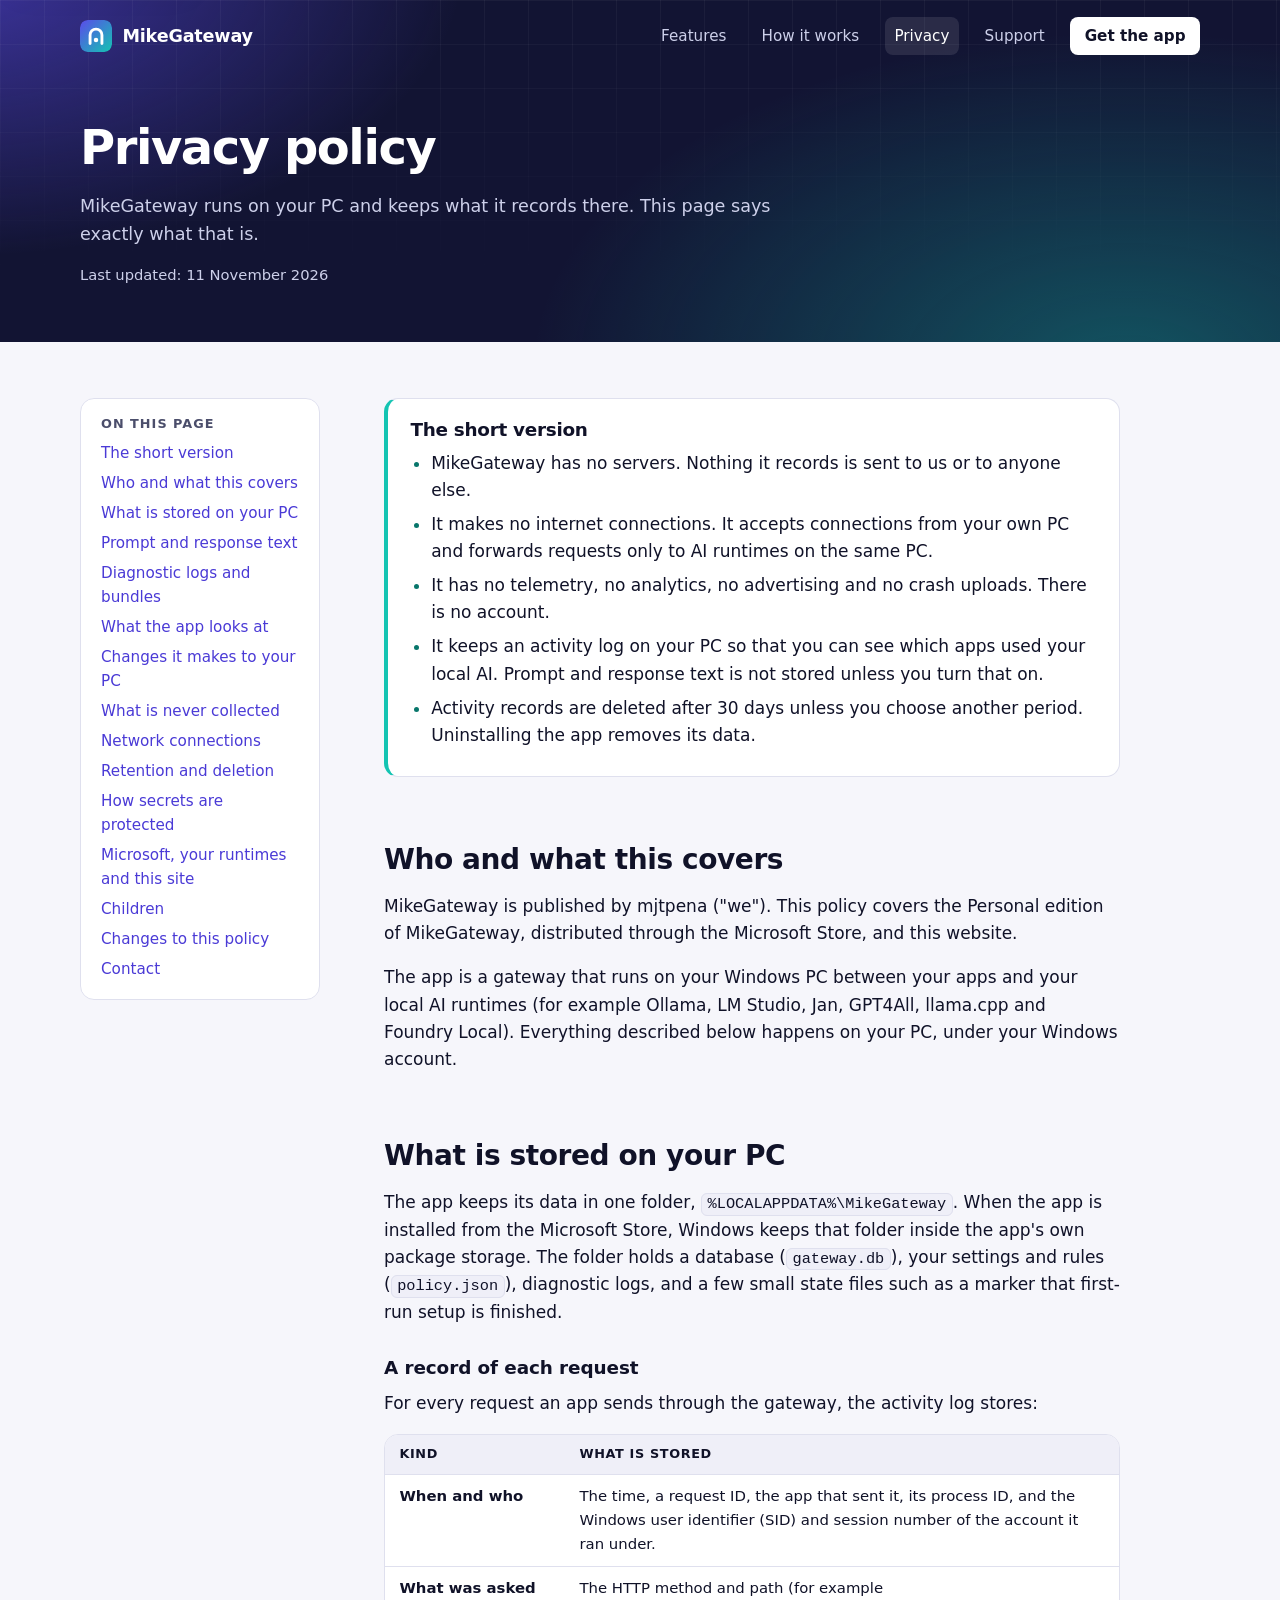
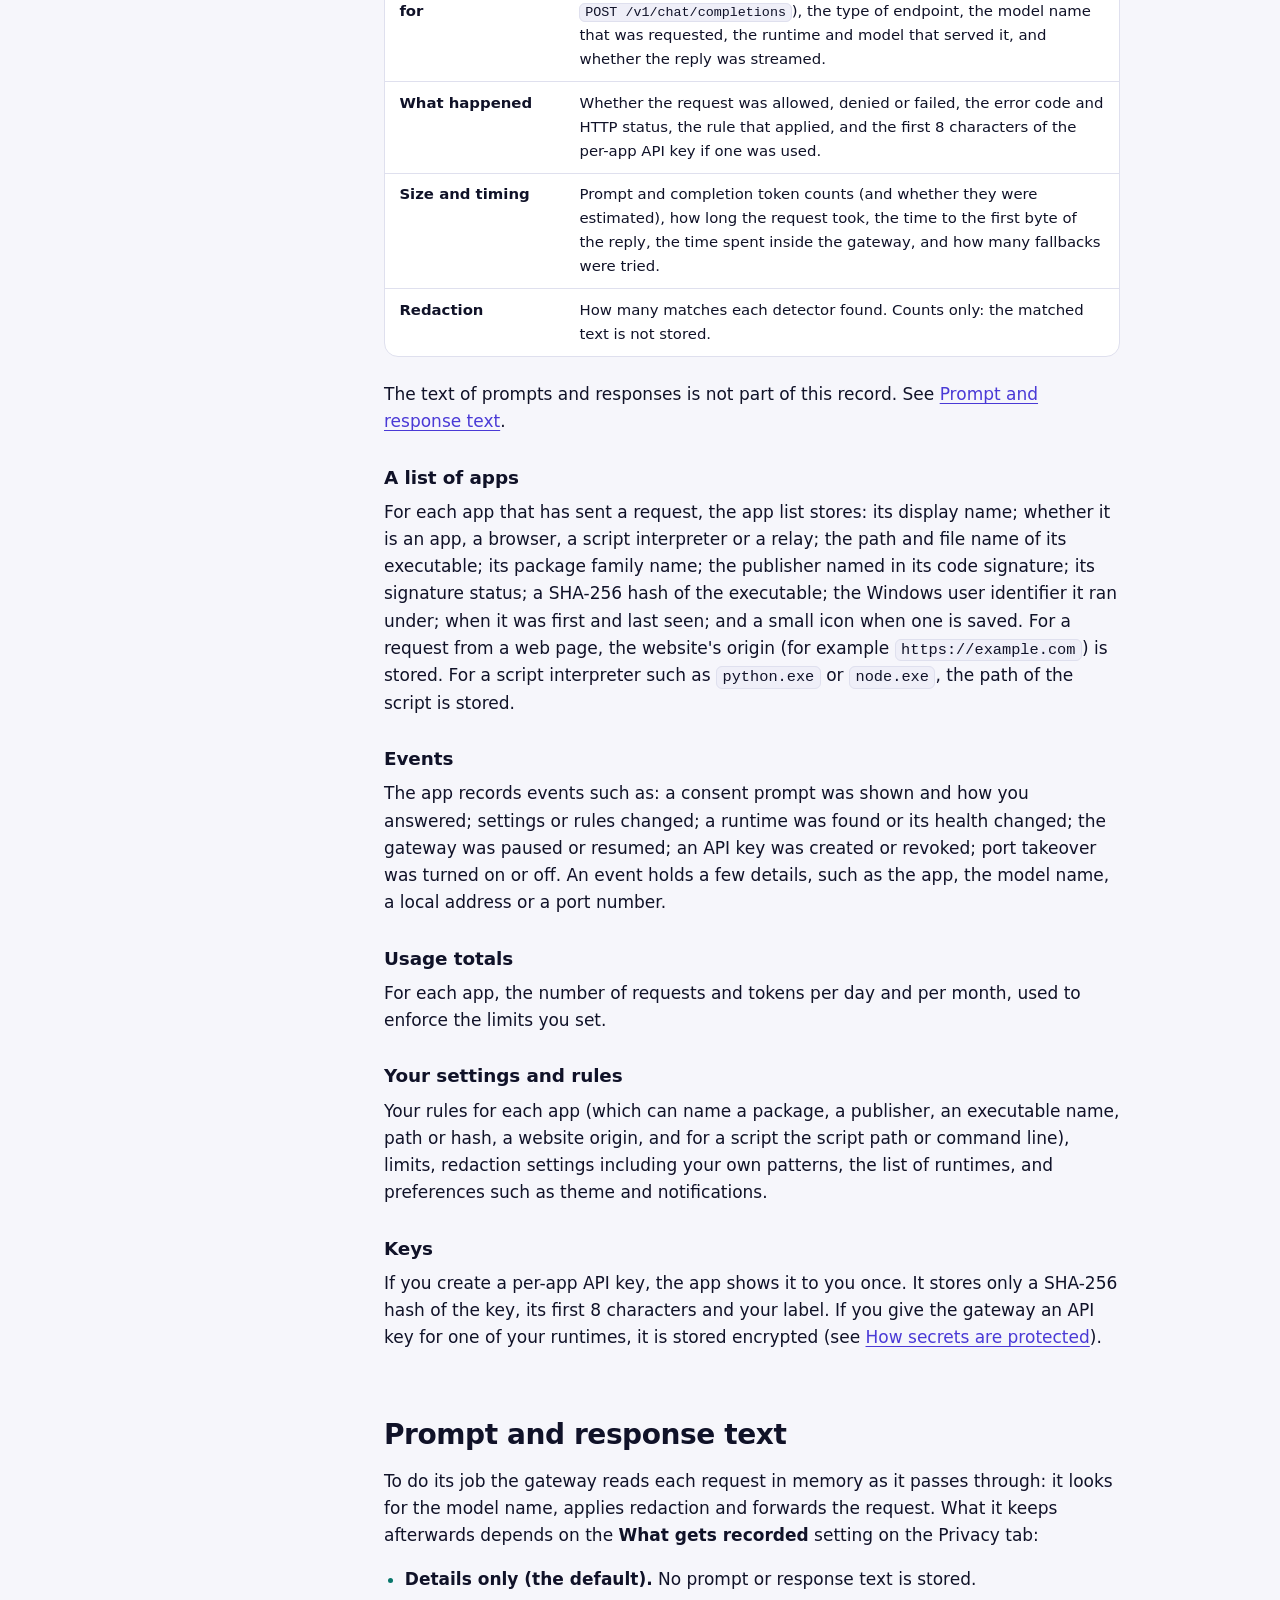
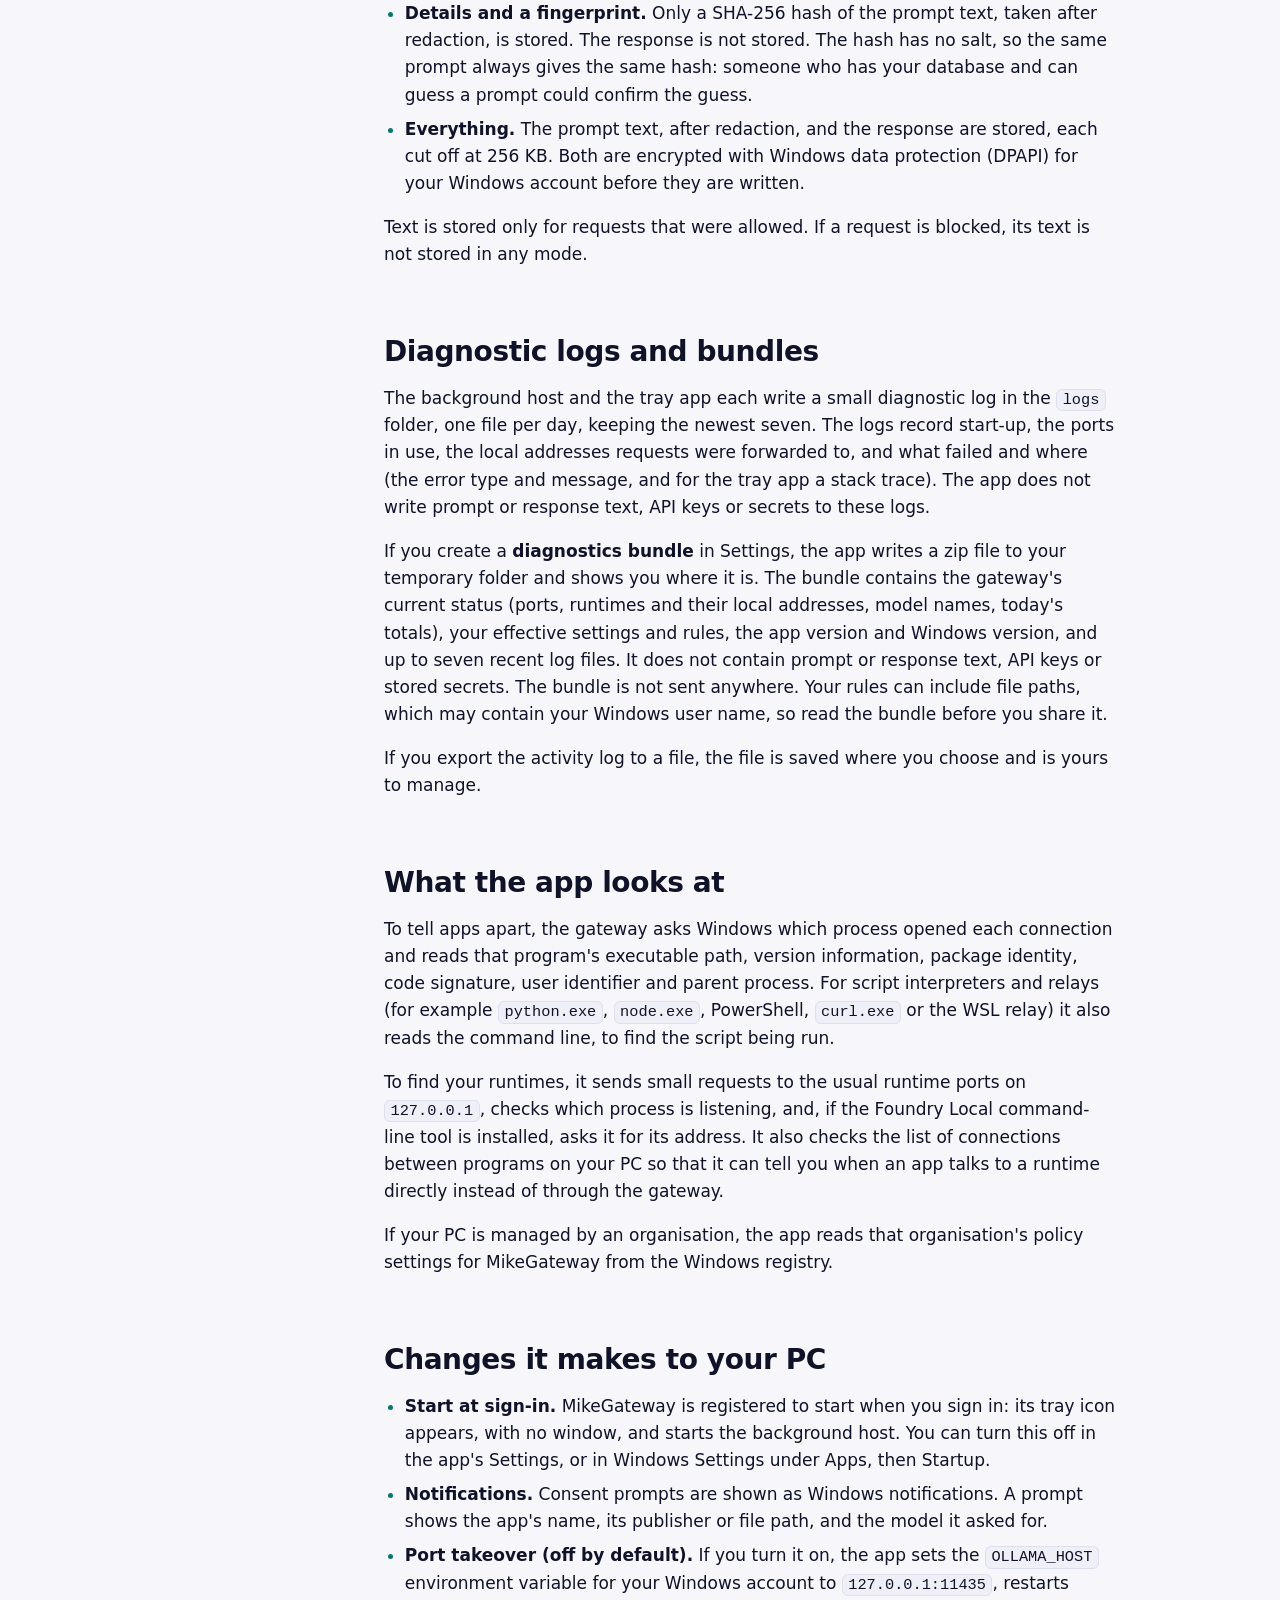
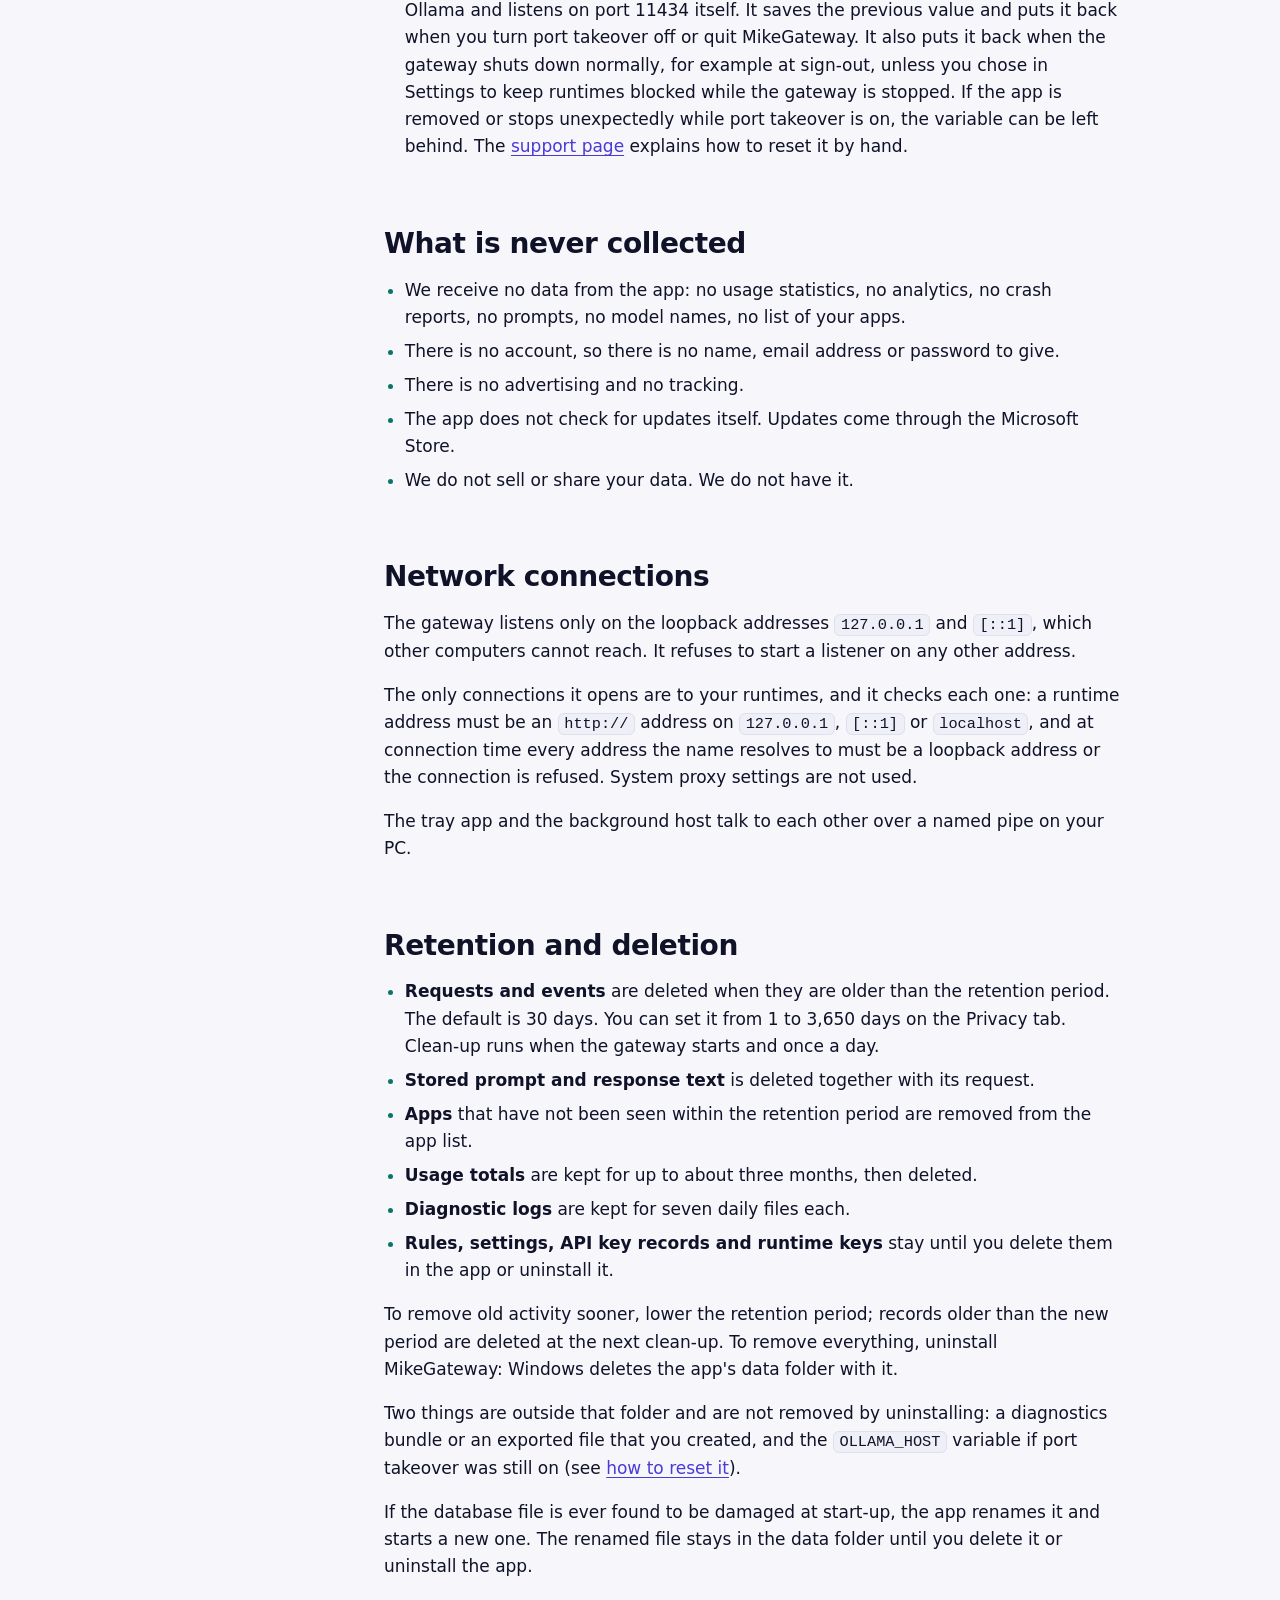
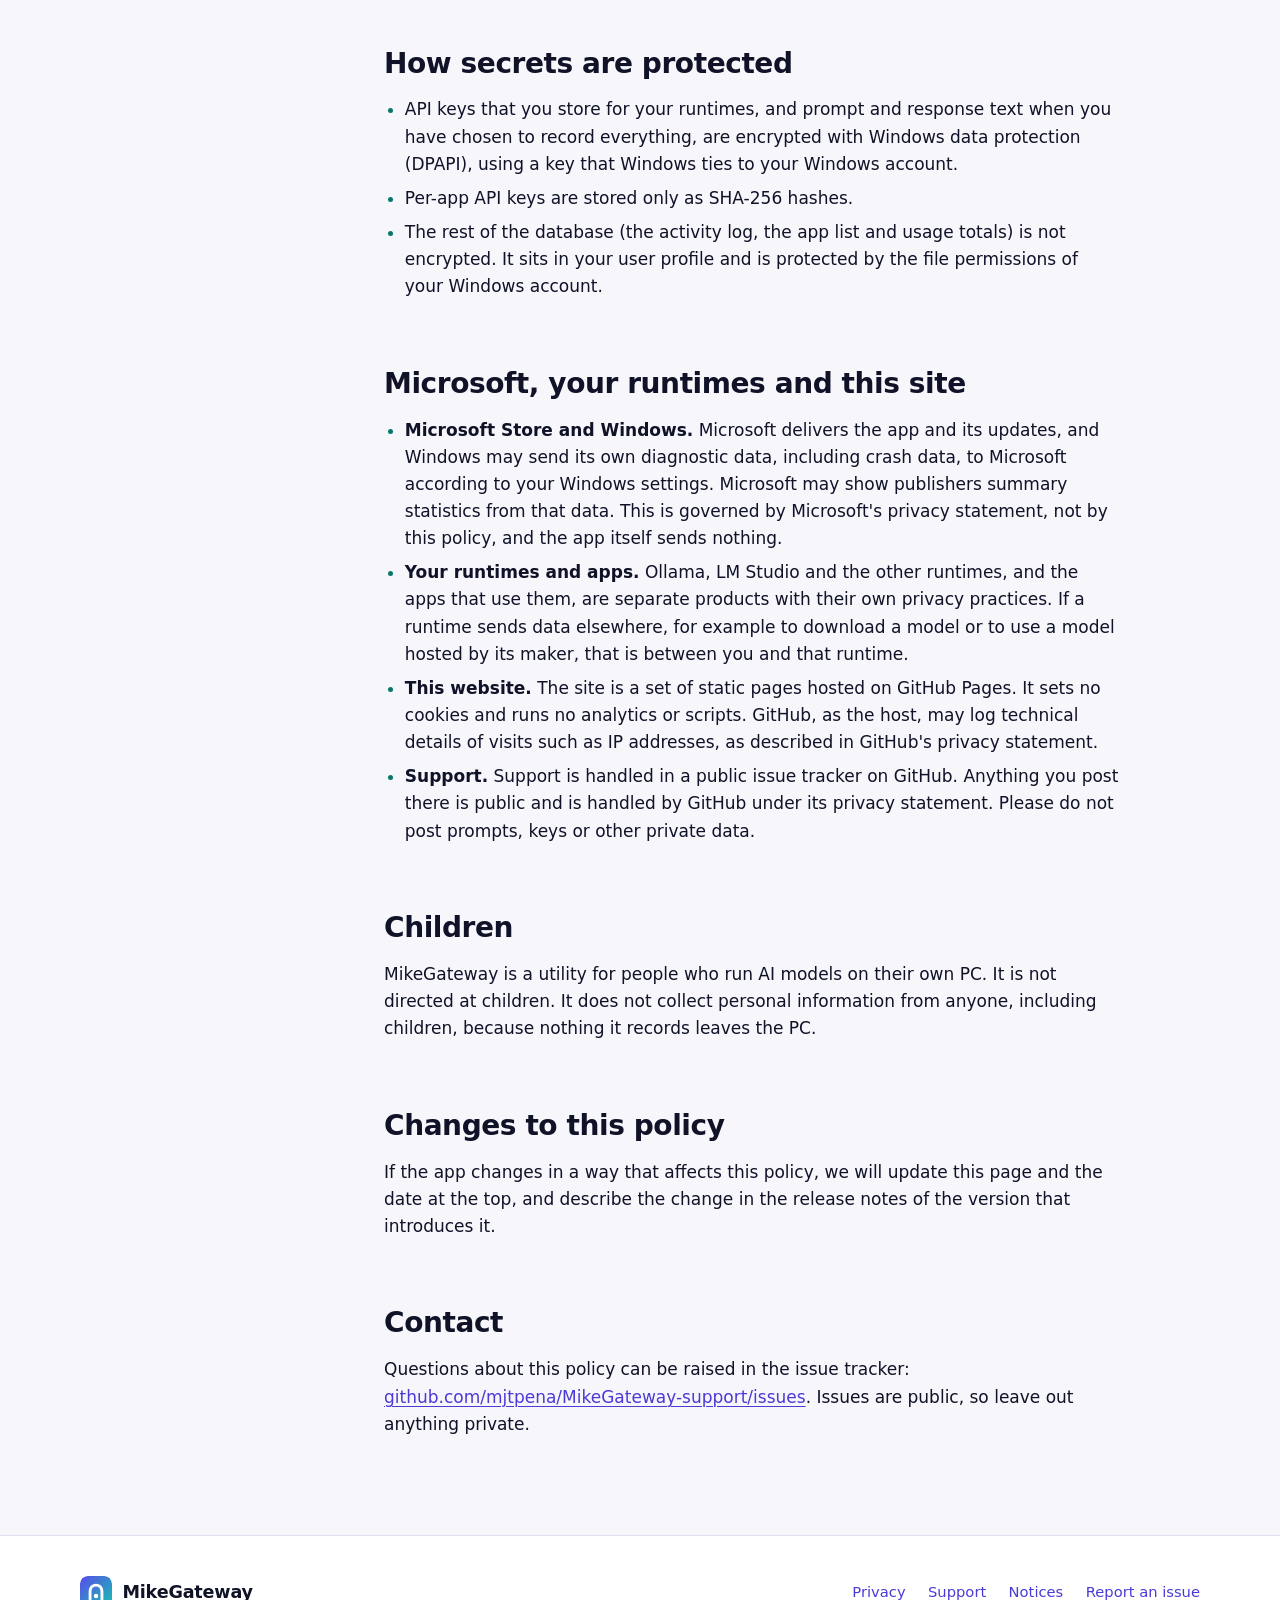
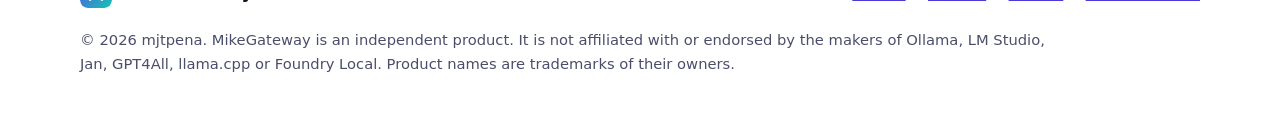
==== privacy.html @ ba55e11a "MikeGateway site" ====
<!doctype html>
<html lang="en">
<head>
  <meta charset="utf-8">
  <meta name="viewport" content="width=device-width, initial-scale=1">
  <title>Privacy policy | MikeGateway</title>
  <meta name="description" content="What MikeGateway stores on your PC, what it never collects, how long records are kept and how to delete them. The app has no servers, no telemetry and makes no internet connections.">
  <meta name="color-scheme" content="light dark">
  <meta name="theme-color" content="#121433">
  <link rel="canonical" href="https://mjtpena.github.io/MikeGateway-support/privacy.html">
  <link rel="icon" href="assets/favicon.ico" sizes="any">
  <link rel="icon" href="assets/logo.svg" type="image/svg+xml">
  <link rel="icon" href="assets/favicon-32.png" type="image/png" sizes="32x32">
  <link rel="apple-touch-icon" href="assets/apple-touch-icon.png">
  <meta property="og:type" content="article">
  <meta property="og:site_name" content="MikeGateway">
  <meta property="og:title" content="Privacy policy | MikeGateway">
  <meta property="og:description" content="MikeGateway runs on your PC, has no servers and no telemetry, and makes no internet connections.">
  <meta property="og:url" content="https://mjtpena.github.io/MikeGateway-support/privacy.html">
  <meta property="og:image" content="https://mjtpena.github.io/MikeGateway-support/assets/social.png">
  <link rel="stylesheet" href="styles.css">
</head>
<body>
  <a class="skip-link" href="#main">Skip to content</a>

  <header class="site-header">
    <div class="wrap">
      <a class="brand" href="./">
        <img src="assets/logo.svg" width="32" height="32" alt="">
        MikeGateway
      </a>
      <nav class="site-nav" aria-label="Primary">
        <ul>
          <li class="nav-wide"><a href="./#features">Features</a></li>
          <li class="nav-wide"><a href="./#how">How it works</a></li>
          <li><a href="privacy.html" aria-current="page">Privacy</a></li>
          <li><a href="support.html">Support</a></li>
          <li><a class="nav-cta" href="./#get">Get the app</a></li>
        </ul>
      </nav>
    </div>
  </header>

  <main id="main">
    <div class="band page-hero">
      <div class="wrap">
        <h1>Privacy policy</h1>
        <p>MikeGateway runs on your PC and keeps what it records there. This page says exactly what that is.</p>
        <p class="updated">Last updated: <time datetime="2026-11-11">11 November 2026</time></p>
      </div>
    </div>

    <div class="page">
      <div class="wrap with-toc">
        <nav class="toc" aria-labelledby="toc-title">
          <h2 id="toc-title">On this page</h2>
          <ol>
            <li><a href="#summary">The short version</a></li>
            <li><a href="#scope">Who and what this covers</a></li>
            <li><a href="#stored">What is stored on your PC</a></li>
            <li><a href="#content">Prompt and response text</a></li>
            <li><a href="#logs">Diagnostic logs and bundles</a></li>
            <li><a href="#reads">What the app looks at</a></li>
            <li><a href="#changes-pc">Changes it makes to your PC</a></li>
            <li><a href="#never">What is never collected</a></li>
            <li><a href="#network">Network connections</a></li>
            <li><a href="#retention">Retention and deletion</a></li>
            <li><a href="#secrets">How secrets are protected</a></li>
            <li><a href="#third">Microsoft, your runtimes and this site</a></li>
            <li><a href="#children">Children</a></li>
            <li><a href="#updates">Changes to this policy</a></li>
            <li><a href="#contact">Contact</a></li>
          </ol>
        </nav>

        <article class="prose">
          <section class="callout" id="summary" aria-labelledby="summary-title">
            <h2 id="summary-title">The short version</h2>
            <ul>
              <li>MikeGateway has no servers. Nothing it records is sent to us or to anyone else.</li>
              <li>It makes no internet connections. It accepts connections from your own PC and forwards requests only to AI runtimes on the same PC.</li>
              <li>It has no telemetry, no analytics, no advertising and no crash uploads. There is no account.</li>
              <li>It keeps an activity log on your PC so that you can see which apps used your local AI. Prompt and response text is not stored unless you turn that on.</li>
              <li>Activity records are deleted after 30 days unless you choose another period. Uninstalling the app removes its data.</li>
            </ul>
          </section>

          <section id="scope" aria-labelledby="scope-title">
            <h2 id="scope-title">Who and what this covers</h2>
            <p>MikeGateway is published by mjtpena ("we"). This policy covers the Personal edition of MikeGateway, distributed through the Microsoft Store, and this website.</p>
            <p>The app is a gateway that runs on your Windows PC between your apps and your local AI runtimes (for example Ollama, LM Studio, Jan, GPT4All, llama.cpp and Foundry Local). Everything described below happens on your PC, under your Windows account.</p>
          </section>

          <section id="stored" aria-labelledby="stored-title">
            <h2 id="stored-title">What is stored on your PC</h2>
            <p>The app keeps its data in one folder, <code>%LOCALAPPDATA%\MikeGateway</code>. When the app is installed from the Microsoft Store, Windows keeps that folder inside the app's own package storage. The folder holds a database (<code>gateway.db</code>), your settings and rules (<code>policy.json</code>), diagnostic logs, and a few small state files such as a marker that first-run setup is finished.</p>

            <h3>A record of each request</h3>
            <p>For every request an app sends through the gateway, the activity log stores:</p>
            <div class="table-scroll" role="region" aria-label="Fields stored for each request" tabindex="0">
              <table class="data-table stack">
                <thead>
                  <tr><th scope="col">Kind</th><th scope="col">What is stored</th></tr>
                </thead>
                <tbody>
                  <tr><th scope="row">When and who</th><td>The time, a request ID, the app that sent it, its process ID, and the Windows user identifier (SID) and session number of the account it ran under.</td></tr>
                  <tr><th scope="row">What was asked for</th><td>The HTTP method and path (for example <code>POST /v1/chat/completions</code>), the type of endpoint, the model name that was requested, the runtime and model that served it, and whether the reply was streamed.</td></tr>
                  <tr><th scope="row">What happened</th><td>Whether the request was allowed, denied or failed, the error code and HTTP status, the rule that applied, and the first 8 characters of the per-app API key if one was used.</td></tr>
                  <tr><th scope="row">Size and timing</th><td>Prompt and completion token counts (and whether they were estimated), how long the request took, the time to the first byte of the reply, the time spent inside the gateway, and how many fallbacks were tried.</td></tr>
                  <tr><th scope="row">Redaction</th><td>How many matches each detector found. Counts only: the matched text is not stored.</td></tr>
                </tbody>
              </table>
            </div>
            <p>The text of prompts and responses is not part of this record. See <a href="#content">Prompt and response text</a>.</p>

            <h3>A list of apps</h3>
            <p>For each app that has sent a request, the app list stores: its display name; whether it is an app, a browser, a script interpreter or a relay; the path and file name of its executable; its package family name; the publisher named in its code signature; its signature status; a SHA-256 hash of the executable; the Windows user identifier it ran under; when it was first and last seen; and a small icon when one is saved. For a request from a web page, the website's origin (for example <code>https://example.com</code>) is stored. For a script interpreter such as <code>python.exe</code> or <code>node.exe</code>, the path of the script is stored.</p>

            <h3>Events</h3>
            <p>The app records events such as: a consent prompt was shown and how you answered; settings or rules changed; a runtime was found or its health changed; the gateway was paused or resumed; an API key was created or revoked; port takeover was turned on or off. An event holds a few details, such as the app, the model name, a local address or a port number.</p>

            <h3>Usage totals</h3>
            <p>For each app, the number of requests and tokens per day and per month, used to enforce the limits you set.</p>

            <h3>Your settings and rules</h3>
            <p>Your rules for each app (which can name a package, a publisher, an executable name, path or hash, a website origin, and for a script the script path or command line), limits, redaction settings including your own patterns, the list of runtimes, and preferences such as theme and notifications.</p>

            <h3>Keys</h3>
            <p>If you create a per-app API key, the app shows it to you once. It stores only a SHA-256 hash of the key, its first 8 characters and your label. If you give the gateway an API key for one of your runtimes, it is stored encrypted (see <a href="#secrets">How secrets are protected</a>).</p>
          </section>

          <section id="content" aria-labelledby="content-title">
            <h2 id="content-title">Prompt and response text</h2>
            <p>To do its job the gateway reads each request in memory as it passes through: it looks for the model name, applies redaction and forwards the request. What it keeps afterwards depends on the <strong>What gets recorded</strong> setting on the Privacy tab:</p>
            <ul>
              <li><strong>Details only (the default).</strong> No prompt or response text is stored.</li>
              <li><strong>Details and a fingerprint.</strong> Only a SHA-256 hash of the prompt text, taken after redaction, is stored. The response is not stored. The hash has no salt, so the same prompt always gives the same hash: someone who has your database and can guess a prompt could confirm the guess.</li>
              <li><strong>Everything.</strong> The prompt text, after redaction, and the response are stored, each cut off at 256 KB. Both are encrypted with Windows data protection (DPAPI) for your Windows account before they are written.</li>
            </ul>
            <p>Text is stored only for requests that were allowed. If a request is blocked, its text is not stored in any mode.</p>
          </section>

          <section id="logs" aria-labelledby="logs-title">
            <h2 id="logs-title">Diagnostic logs and bundles</h2>
            <p>The background host and the tray app each write a small diagnostic log in the <code>logs</code> folder, one file per day, keeping the newest seven. The logs record start-up, the ports in use, the local addresses requests were forwarded to, and what failed and where (the error type and message, and for the tray app a stack trace). The app does not write prompt or response text, API keys or secrets to these logs.</p>
            <p>If you create a <strong>diagnostics bundle</strong> in Settings, the app writes a zip file to your temporary folder and shows you where it is. The bundle contains the gateway's current status (ports, runtimes and their local addresses, model names, today's totals), your effective settings and rules, the app version and Windows version, and up to seven recent log files. It does not contain prompt or response text, API keys or stored secrets. The bundle is not sent anywhere. Your rules can include file paths, which may contain your Windows user name, so read the bundle before you share it.</p>
            <p>If you export the activity log to a file, the file is saved where you choose and is yours to manage.</p>
          </section>

          <section id="reads" aria-labelledby="reads-title">
            <h2 id="reads-title">What the app looks at</h2>
            <p>To tell apps apart, the gateway asks Windows which process opened each connection and reads that program's executable path, version information, package identity, code signature, user identifier and parent process. For script interpreters and relays (for example <code>python.exe</code>, <code>node.exe</code>, PowerShell, <code>curl.exe</code> or the WSL relay) it also reads the command line, to find the script being run.</p>
            <p>To find your runtimes, it sends small requests to the usual runtime ports on <code>127.0.0.1</code>, checks which process is listening, and, if the Foundry Local command-line tool is installed, asks it for its address. It also checks the list of connections between programs on your PC so that it can tell you when an app talks to a runtime directly instead of through the gateway.</p>
            <p>If your PC is managed by an organisation, the app reads that organisation's policy settings for MikeGateway from the Windows registry.</p>
          </section>

          <section id="changes-pc" aria-labelledby="changes-pc-title">
            <h2 id="changes-pc-title">Changes it makes to your PC</h2>
            <ul>
              <li><strong>Start at sign-in.</strong> MikeGateway is registered to start when you sign in: its tray icon appears, with no window, and starts the background host. You can turn this off in the app's Settings, or in Windows Settings under Apps, then Startup.</li>
              <li><strong>Notifications.</strong> Consent prompts are shown as Windows notifications. A prompt shows the app's name, its publisher or file path, and the model it asked for.</li>
              <li><strong>Port takeover (off by default).</strong> If you turn it on, the app sets the <code>OLLAMA_HOST</code> environment variable for your Windows account to <code>127.0.0.1:11435</code>, restarts Ollama and listens on port 11434 itself. It saves the previous value and puts it back when you turn port takeover off or quit MikeGateway. It also puts it back when the gateway shuts down normally, for example at sign-out, unless you chose in Settings to keep runtimes blocked while the gateway is stopped. If the app is removed or stops unexpectedly while port takeover is on, the variable can be left behind. The <a href="support.html#undo-port-takeover">support page</a> explains how to reset it by hand.</li>
            </ul>
          </section>

          <section id="never" aria-labelledby="never-title">
            <h2 id="never-title">What is never collected</h2>
            <ul>
              <li>We receive no data from the app: no usage statistics, no analytics, no crash reports, no prompts, no model names, no list of your apps.</li>
              <li>There is no account, so there is no name, email address or password to give.</li>
              <li>There is no advertising and no tracking.</li>
              <li>The app does not check for updates itself. Updates come through the Microsoft Store.</li>
              <li>We do not sell or share your data. We do not have it.</li>
            </ul>
          </section>

          <section id="network" aria-labelledby="network-title">
            <h2 id="network-title">Network connections</h2>
            <p>The gateway listens only on the loopback addresses <code>127.0.0.1</code> and <code>[::1]</code>, which other computers cannot reach. It refuses to start a listener on any other address.</p>
            <p>The only connections it opens are to your runtimes, and it checks each one: a runtime address must be an <code>http://</code> address on <code>127.0.0.1</code>, <code>[::1]</code> or <code>localhost</code>, and at connection time every address the name resolves to must be a loopback address or the connection is refused. System proxy settings are not used.</p>
            <p>The tray app and the background host talk to each other over a named pipe on your PC.</p>
          </section>

          <section id="retention" aria-labelledby="retention-title">
            <h2 id="retention-title">Retention and deletion</h2>
            <ul>
              <li><strong>Requests and events</strong> are deleted when they are older than the retention period. The default is 30 days. You can set it from 1 to 3,650 days on the Privacy tab. Clean-up runs when the gateway starts and once a day.</li>
              <li><strong>Stored prompt and response text</strong> is deleted together with its request.</li>
              <li><strong>Apps</strong> that have not been seen within the retention period are removed from the app list.</li>
              <li><strong>Usage totals</strong> are kept for up to about three months, then deleted.</li>
              <li><strong>Diagnostic logs</strong> are kept for seven daily files each.</li>
              <li><strong>Rules, settings, API key records and runtime keys</strong> stay until you delete them in the app or uninstall it.</li>
            </ul>
            <p>To remove old activity sooner, lower the retention period; records older than the new period are deleted at the next clean-up. To remove everything, uninstall MikeGateway: Windows deletes the app's data folder with it.</p>
            <p>Two things are outside that folder and are not removed by uninstalling: a diagnostics bundle or an exported file that you created, and the <code>OLLAMA_HOST</code> variable if port takeover was still on (see <a href="support.html#undo-port-takeover">how to reset it</a>).</p>
            <p>If the database file is ever found to be damaged at start-up, the app renames it and starts a new one. The renamed file stays in the data folder until you delete it or uninstall the app.</p>
          </section>

          <section id="secrets" aria-labelledby="secrets-title">
            <h2 id="secrets-title">How secrets are protected</h2>
            <ul>
              <li>API keys that you store for your runtimes, and prompt and response text when you have chosen to record everything, are encrypted with Windows data protection (DPAPI), using a key that Windows ties to your Windows account.</li>
              <li>Per-app API keys are stored only as SHA-256 hashes.</li>
              <li>The rest of the database (the activity log, the app list and usage totals) is not encrypted. It sits in your user profile and is protected by the file permissions of your Windows account.</li>
            </ul>
          </section>

          <section id="third" aria-labelledby="third-title">
            <h2 id="third-title">Microsoft, your runtimes and this site</h2>
            <ul>
              <li><strong>Microsoft Store and Windows.</strong> Microsoft delivers the app and its updates, and Windows may send its own diagnostic data, including crash data, to Microsoft according to your Windows settings. Microsoft may show publishers summary statistics from that data. This is governed by Microsoft's privacy statement, not by this policy, and the app itself sends nothing.</li>
              <li><strong>Your runtimes and apps.</strong> Ollama, LM Studio and the other runtimes, and the apps that use them, are separate products with their own privacy practices. If a runtime sends data elsewhere, for example to download a model or to use a model hosted by its maker, that is between you and that runtime.</li>
              <li><strong>This website.</strong> The site is a set of static pages hosted on GitHub Pages. It sets no cookies and runs no analytics or scripts. GitHub, as the host, may log technical details of visits such as IP addresses, as described in GitHub's privacy statement.</li>
              <li><strong>Support.</strong> Support is handled in a public issue tracker on GitHub. Anything you post there is public and is handled by GitHub under its privacy statement. Please do not post prompts, keys or other private data.</li>
            </ul>
          </section>

          <section id="children" aria-labelledby="children-title">
            <h2 id="children-title">Children</h2>
            <p>MikeGateway is a utility for people who run AI models on their own PC. It is not directed at children. It does not collect personal information from anyone, including children, because nothing it records leaves the PC.</p>
          </section>

          <section id="updates" aria-labelledby="updates-title">
            <h2 id="updates-title">Changes to this policy</h2>
            <p>If the app changes in a way that affects this policy, we will update this page and the date at the top, and describe the change in the release notes of the version that introduces it.</p>
          </section>

          <section id="contact" aria-labelledby="contact-title">
            <h2 id="contact-title">Contact</h2>
            <p>Questions about this policy can be raised in the issue tracker: <a href="https://github.com/mjtpena/MikeGateway-support/issues" rel="noopener">github.com/mjtpena/MikeGateway-support/issues</a>. Issues are public, so leave out anything private.</p>
          </section>
        </article>
      </div>
    </div>
  </main>

  <footer class="site-footer">
    <div class="wrap">
      <div class="footer-top">
        <a class="brand" href="./">
          <img src="assets/logo.svg" width="32" height="32" alt="">
          MikeGateway
        </a>
        <nav aria-label="Footer">
          <ul>
            <li><a href="privacy.html" aria-current="page">Privacy</a></li>
            <li><a href="support.html">Support</a></li>
            <li><a href="notices.html">Notices</a></li>
            <li><a href="https://github.com/mjtpena/MikeGateway-support/issues" rel="noopener">Report an issue</a></li>
          </ul>
        </nav>
      </div>
      <p>&copy; 2026 mjtpena. MikeGateway is an independent product. It is not affiliated with or endorsed by the makers of Ollama, LM Studio, Jan, GPT4All, llama.cpp or Foundry Local. Product names are trademarks of their owners.</p>
    </div>
  </footer>
</body>
</html>
---- styles.css ----
/* MikeGateway site. One stylesheet, no build step, no external resources. */

:root {
  color-scheme: light dark;

  --indigo: #5b4bea;
  --teal: #14c4b2;
  --ink: #101228;
  --gradient: linear-gradient(135deg, var(--indigo), var(--teal));
  /* Same direction with a deeper teal end: used wherever white text or icons sit on the gradient (4.5:1 or better). */
  --gradient-strong: linear-gradient(135deg, var(--indigo), #0b7a72);

  --bg: #f6f6fb;
  --surface: #ffffff;
  --surface-2: #efeff8;
  --text: #101228;
  --text-muted: #4b4e6b;
  --border: #dfe0ee;
  --link: #4a3ad6;
  --accent-text: #08766b;
  --focus: #5b4bea;
  --shadow: 0 1px 2px rgb(16 18 40 / 0.06), 0 10px 30px rgb(16 18 40 / 0.08);
  --shot-bg: linear-gradient(135deg, #e9e9f6, #e3f3f1);

  /* The dark band behind the header and page titles is the same in both themes. */
  --band: #121433;
  --band-text: #ffffff;
  --band-muted: #cdd0ea;
  --band-border: rgb(255 255 255 / 0.16);

  --code-bg: #101228;
  --code-text: #e9eaf6;

  --radius: 14px;
  --radius-small: 8px;
  --wrap: 70rem;
  --gutter: clamp(1rem, 4vw, 2rem);

  --font: "Segoe UI Variable Text", "Segoe UI", system-ui, -apple-system, "Helvetica Neue", Arial, sans-serif;
  --font-display: "Segoe UI Variable Display", "Segoe UI", system-ui, -apple-system, "Helvetica Neue", Arial, sans-serif;
  --font-mono: "Cascadia Code", "Cascadia Mono", Consolas, ui-monospace, "SF Mono", Menlo, monospace;
}

@media (prefers-color-scheme: dark) {
  :root {
    --bg: #0b0d1f;
    --surface: #14172f;
    --surface-2: #1a1e3a;
    --text: #eef0fa;
    --text-muted: #b3b7d3;
    --border: #2a2e4e;
    --link: #afa6ff;
    --accent-text: #45dccb;
    --focus: #45dccb;
    --shadow: 0 1px 2px rgb(0 0 0 / 0.4), 0 10px 30px rgb(0 0 0 / 0.35);
    --shot-bg: linear-gradient(135deg, #1b1f3f, #173238);
    --code-bg: #070817;
  }
}

/* Base */

*,
*::before,
*::after {
  box-sizing: border-box;
}

html {
  -webkit-text-size-adjust: 100%;
  text-size-adjust: 100%;
  scroll-padding-top: 1.5rem;
}

@media (prefers-reduced-motion: no-preference) {
  html {
    scroll-behavior: smooth;
  }
}

body {
  margin: 0;
  background: var(--bg);
  color: var(--text);
  font-family: var(--font);
  font-size: 1.0625rem;
  line-height: 1.6;
  overflow-wrap: break-word;
}

img,
svg {
  max-width: 100%;
}

h1,
h2,
h3 {
  font-family: var(--font-display);
  line-height: 1.15;
  letter-spacing: -0.015em;
  margin: 0 0 0.6em;
  text-wrap: balance;
}

h1 {
  font-size: clamp(2.1rem, 1.3rem + 3.6vw, 3.6rem);
  font-weight: 700;
  letter-spacing: -0.03em;
}

h2 {
  font-size: clamp(1.6rem, 1.2rem + 1.7vw, 2.3rem);
  font-weight: 700;
}

h3 {
  font-size: 1.15rem;
  font-weight: 650;
  letter-spacing: -0.005em;
}

p,
ul,
ol,
dl {
  margin: 0 0 1em;
}

a {
  color: var(--link);
  text-decoration-thickness: 0.08em;
  text-underline-offset: 0.18em;
}

a:hover {
  text-decoration-thickness: 0.14em;
}

:focus-visible {
  outline: 3px solid var(--focus);
  outline-offset: 3px;
  border-radius: 4px;
}

code,
kbd,
pre {
  font-family: var(--font-mono);
  font-size: 0.9em;
}

:not(pre) > code {
  background: var(--surface-2);
  border: 1px solid var(--border);
  border-radius: 6px;
  padding: 0.08em 0.36em;
  white-space: nowrap;
}

pre {
  background: var(--code-bg);
  color: var(--code-text);
  border-radius: var(--radius-small);
  border: 1px solid rgb(255 255 255 / 0.08);
  padding: 0.9rem 1rem;
  margin: 0 0 1em;
  overflow-x: auto;
  line-height: 1.5;
  tab-size: 4;
}

.wrap {
  width: min(100% - 2 * var(--gutter), var(--wrap));
  margin-inline: auto;
}

.visually-hidden {
  position: absolute;
  width: 1px;
  height: 1px;
  margin: -1px;
  padding: 0;
  overflow: hidden;
  clip-path: inset(50%);
  white-space: nowrap;
  border: 0;
}

.skip-link {
  position: absolute;
  left: 0.75rem;
  top: -4rem;
  z-index: 100;
  background: #ffffff;
  color: var(--ink);
  font-weight: 600;
  padding: 0.6rem 1rem;
  border-radius: var(--radius-small);
  box-shadow: var(--shadow);
}

.skip-link:focus {
  top: 0.75rem;
}

/* Header: sits on top of the dark band that opens every page. */

.site-header {
  position: absolute;
  inset: 0 0 auto 0;
  z-index: 10;
  color: var(--band-text);
}

.site-header .wrap {
  display: flex;
  align-items: center;
  justify-content: space-between;
  gap: 1rem;
  min-height: 4.5rem;
}

.brand {
  display: inline-flex;
  align-items: center;
  gap: 0.65rem;
  color: inherit;
  font-family: var(--font-display);
  font-weight: 650;
  font-size: 1.1rem;
  letter-spacing: -0.01em;
  text-decoration: none;
  white-space: nowrap;
}

.brand img {
  width: 2rem;
  height: 2rem;
  border-radius: 0.5rem;
  display: block;
}

.site-nav ul {
  display: flex;
  align-items: center;
  gap: clamp(0.25rem, 1.5vw, 1rem);
  list-style: none;
  margin: 0;
  padding: 0;
}

.site-nav a {
  display: inline-block;
  color: var(--band-muted);
  font-size: 0.95rem;
  font-weight: 500;
  text-decoration: none;
  padding: 0.45rem 0.6rem;
  border-radius: var(--radius-small);
}

.site-nav a:hover,
.site-nav a[aria-current="page"] {
  color: #ffffff;
  background: rgb(255 255 255 / 0.1);
}

.site-nav .nav-cta {
  color: var(--ink);
  background: #ffffff;
  font-weight: 600;
  padding-inline: 0.9rem;
}

.site-nav .nav-cta:hover {
  color: var(--ink);
  background: #e9e9f8;
}

.site-header :focus-visible,
.band :focus-visible {
  outline-color: #5eead4;
}

@media (max-width: 47.99rem) {
  .site-nav .nav-wide {
    display: none;
  }
}

@media (max-width: 26rem) {
  .site-nav .nav-cta {
    display: none;
  }
}

/* The dark band */

.band {
  position: relative;
  isolation: isolate;
  color: var(--band-text);
  background:
    radial-gradient(60rem 34rem at 88% 108%, rgb(20 196 178 / 0.36), transparent 62%),
    radial-gradient(52rem 30rem at -4% -12%, rgb(91 75 234 / 0.62), transparent 62%),
    var(--band);
  overflow: hidden;
}

.band::after {
  /* Fine grid, fading out towards the bottom. Decorative. */
  content: "";
  position: absolute;
  inset: 0;
  z-index: -1;
  background-image:
    linear-gradient(rgb(255 255 255 / 0.045) 1px, transparent 1px),
    linear-gradient(90deg, rgb(255 255 255 / 0.045) 1px, transparent 1px);
  background-size: 44px 44px;
  mask-image: linear-gradient(#000, transparent 85%);
  -webkit-mask-image: linear-gradient(#000, transparent 85%);
  pointer-events: none;
}

.band a:not(.button) {
  color: #ffffff;
}

/* Hero */

.hero {
  padding: 8.5rem 0 clamp(3rem, 7vw, 5.5rem);
}

.hero .wrap {
  display: grid;
  gap: clamp(2rem, 5vw, 4rem);
  align-items: center;
}

@media (min-width: 60rem) {
  .hero .wrap {
    grid-template-columns: minmax(0, 0.9fr) minmax(0, 1.1fr);
  }
}

.eyebrow {
  display: inline-flex;
  align-items: center;
  gap: 0.5rem;
  margin: 0 0 1.25rem;
  padding: 0.3rem 0.8rem;
  border: 1px solid var(--band-border);
  border-radius: 999px;
  background: rgb(255 255 255 / 0.07);
  color: var(--band-muted);
  font-size: 0.85rem;
  font-weight: 500;
}

.eyebrow::before {
  content: "";
  width: 0.5rem;
  height: 0.5rem;
  border-radius: 50%;
  background: #5eead4;
}

.hero h1 .accent {
  background: linear-gradient(100deg, #b9b0ff 10%, #5eead4 90%);
  -webkit-background-clip: text;
  background-clip: text;
  color: transparent;
}

@media (forced-colors: active) {
  .hero h1 .accent {
    background: none;
    color: inherit;
  }
}

.lead {
  font-size: clamp(1.1rem, 1rem + 0.5vw, 1.3rem);
  line-height: 1.55;
  color: var(--band-muted);
  max-width: 38rem;
}

.actions {
  display: flex;
  flex-wrap: wrap;
  gap: 0.75rem;
  margin: 1.75rem 0 1rem;
}

.button {
  display: inline-flex;
  align-items: center;
  justify-content: center;
  gap: 0.5rem;
  min-height: 2.9rem;
  padding: 0.6rem 1.25rem;
  border: 1px solid transparent;
  border-radius: 999px;
  font-weight: 600;
  font-size: 1rem;
  line-height: 1.2;
  text-decoration: none;
  transition: transform 0.15s ease, background-color 0.15s ease, border-color 0.15s ease;
}

.button:hover {
  transform: translateY(-1px);
}

.button--light {
  background: #ffffff;
  color: var(--ink);
}

.button--light:hover {
  background: #ececfa;
}

.button--ghost {
  border-color: rgb(255 255 255 / 0.4);
  color: #ffffff;
}

.button--ghost:hover {
  border-color: #ffffff;
  background: rgb(255 255 255 / 0.08);
}

.button--primary {
  background: var(--indigo);
  color: #ffffff;
}

.button--primary:hover {
  background: #4a3ad6;
}

.fineprint {
  font-size: 0.9rem;
  color: var(--band-muted);
  margin: 0;
}

/* Screenshots: the box keeps its 16:9 shape and a neutral fill until the image is there. */

.shot {
  position: relative;
  margin: 0;
  aspect-ratio: 16 / 9;
  border-radius: var(--radius);
  border: 1px solid var(--border);
  background: var(--shot-bg);
  box-shadow: var(--shadow);
  overflow: hidden;
}

.shot img {
  display: block;
  position: relative;
  width: 100%;
  height: 100%;
  object-fit: cover;
  color: var(--text-muted);
  font-size: 0.85rem;
}

/* Shown only while the image is missing: covers the broken-image marker with the description. */
.shot img::after {
  content: attr(alt);
  position: absolute;
  inset: 0;
  display: grid;
  place-items: center;
  padding: 1.25rem 12%;
  background: var(--shot-bg);
  color: var(--text-muted);
  font-family: var(--font);
  font-size: 0.85rem;
  line-height: 1.45;
  text-align: center;
}

.hero .shot {
  --shot-bg: linear-gradient(135deg, #20245a, #17414a);
  border-color: rgb(255 255 255 / 0.18);
  box-shadow: 0 0 0 1px rgb(0 0 0 / 0.25), 0 30px 80px rgb(4 6 28 / 0.55), 0 0 90px rgb(20 196 178 / 0.16);
}

.hero .shot img,
.hero .shot img::after {
  color: var(--band-muted);
}

/* Sections */

.section {
  padding: clamp(3.5rem, 8vw, 6rem) 0;
}

.section--tint {
  background: var(--surface);
  border-block: 1px solid var(--border);
}

.section--flush-top {
  padding-top: 0;
}

.section-head {
  max-width: 44rem;
  margin-bottom: clamp(1.75rem, 4vw, 3rem);
}

.section-head p {
  color: var(--text-muted);
  font-size: 1.1rem;
  margin: 0;
}

.kicker {
  display: block;
  margin-bottom: 0.6rem;
  color: var(--accent-text);
  font-size: 0.85rem;
  font-weight: 700;
  letter-spacing: 0.08em;
  text-transform: uppercase;
}

/* Runtimes strip */

.runtimes {
  padding: 1.5rem 0;
  background: var(--surface);
  border-bottom: 1px solid var(--border);
}

.runtimes .wrap {
  display: flex;
  flex-wrap: wrap;
  align-items: center;
  gap: 0.6rem 1rem;
}

.runtimes p {
  margin: 0;
  color: var(--text-muted);
  font-size: 0.95rem;
  font-weight: 600;
}

.chips {
  display: flex;
  flex-wrap: wrap;
  gap: 0.5rem;
  list-style: none;
  margin: 0;
  padding: 0;
}

.chips li {
  padding: 0.25rem 0.75rem;
  border: 1px solid var(--border);
  border-radius: 999px;
  background: var(--bg);
  font-size: 0.9rem;
  font-weight: 500;
}

/* Flow: apps, gateway, runtimes */

.flow {
  display: grid;
  gap: 2.75rem;
  align-items: stretch;
  list-style: none;
  margin: 0;
  padding: 0;
}

@media (min-width: 56rem) {
  .flow {
    grid-template-columns: minmax(0, 1fr) minmax(0, 1.25fr) minmax(0, 1fr);
    gap: 3.5rem;
  }
}

.flow > li {
  position: relative;
  padding: 1.4rem;
  border: 1px solid var(--border);
  border-radius: var(--radius);
  background: var(--surface);
}

.section--tint .flow > li {
  background: var(--bg);
}

/* Arrow to the next box: down on narrow screens, right on wide ones. */
.flow > li:not(:last-child)::after {
  content: "";
  position: absolute;
  left: 50%;
  bottom: -1.9rem;
  width: 0.7rem;
  height: 0.7rem;
  border-right: 2px solid var(--text-muted);
  border-bottom: 2px solid var(--text-muted);
  transform: translateX(-50%) rotate(45deg);
}

@media (min-width: 56rem) {
  .flow > li:not(:last-child)::after {
    left: auto;
    right: -2.15rem;
    bottom: auto;
    top: 50%;
    transform: translateY(-50%) rotate(-45deg);
  }
}

.flow .flow-main {
  border: 2px solid transparent;
  background:
    linear-gradient(var(--surface), var(--surface)) padding-box,
    var(--gradient) border-box;
  box-shadow: var(--shadow);
}

.section--tint .flow .flow-main {
  background:
    linear-gradient(var(--surface), var(--surface)) padding-box,
    var(--gradient) border-box;
}

.flow h3 {
  margin-bottom: 0.2rem;
}

.flow .where {
  margin-bottom: 0.9rem;
  color: var(--text-muted);
  font-size: 0.9rem;
}

.flow ul,
.flow ol {
  margin: 0;
  padding: 0;
  list-style: none;
  display: grid;
  gap: 0.4rem;
  font-size: 0.95rem;
}

.flow ul li {
  padding: 0.4rem 0.7rem;
  border: 1px solid var(--border);
  border-radius: var(--radius-small);
  background: var(--surface);
}

.flow ol {
  counter-reset: stage;
}

.flow ol li {
  counter-increment: stage;
  display: grid;
  grid-template-columns: 1.6rem 1fr;
  gap: 0.6rem;
  align-items: baseline;
}

.flow ol li::before {
  content: counter(stage);
  display: grid;
  place-items: center;
  width: 1.6rem;
  height: 1.6rem;
  border-radius: 50%;
  background: var(--indigo);
  color: #ffffff;
  font-size: 0.8rem;
  font-weight: 700;
}

.flow ol strong {
  font-weight: 650;
}

/* Feature grid */

.features {
  display: grid;
  grid-template-columns: repeat(auto-fit, minmax(min(100%, 19rem), 1fr));
  gap: 1rem;
  list-style: none;
  margin: 0;
  padding: 0;
}

.feature {
  padding: 1.5rem;
  border: 1px solid var(--border);
  border-radius: var(--radius);
  background: var(--surface);
  transition: border-color 0.15s ease, transform 0.15s ease;
}

.feature:hover {
  border-color: var(--indigo);
  transform: translateY(-2px);
}

.feature .icon {
  display: grid;
  place-items: center;
  width: 2.75rem;
  height: 2.75rem;
  margin-bottom: 1rem;
  border-radius: 0.8rem;
  background: var(--gradient-strong);
  color: #ffffff;
}

.feature .icon svg {
  width: 1.4rem;
  height: 1.4rem;
  fill: none;
  stroke: currentColor;
  stroke-width: 1.8;
  stroke-linecap: round;
  stroke-linejoin: round;
}

.feature h3 {
  margin-bottom: 0.4rem;
}

.feature p {
  margin: 0;
  color: var(--text-muted);
  font-size: 0.98rem;
}

/* Gallery: rows of 2, 3 and 2 on wide screens. */

.gallery {
  display: grid;
  gap: 1.5rem 1.25rem;
  list-style: none;
  margin: 0;
  padding: 0;
}

@media (min-width: 40rem) {
  .gallery {
    grid-template-columns: repeat(2, minmax(0, 1fr));
  }

  .gallery > li:first-child {
    grid-column: 1 / -1;
  }
}

@media (min-width: 64rem) {
  .gallery {
    grid-template-columns: repeat(6, minmax(0, 1fr));
  }

  .gallery > li,
  .gallery > li:first-child {
    grid-column: span 3;
  }

  .gallery > li:nth-child(n + 3):nth-child(-n + 5) {
    grid-column: span 2;
  }
}

.gallery figure {
  margin: 0;
}

.gallery figcaption {
  margin-top: 0.75rem;
  color: var(--text-muted);
  font-size: 0.95rem;
}

.gallery figcaption strong {
  display: block;
  color: var(--text);
  font-weight: 650;
}

/* Steps */

.steps {
  display: grid;
  grid-template-columns: repeat(auto-fit, minmax(min(100%, 18rem), 1fr));
  gap: 1.25rem;
  list-style: none;
  margin: 0;
  padding: 0;
  counter-reset: step;
}

.steps > li {
  counter-increment: step;
  padding: 1.5rem;
  border: 1px solid var(--border);
  border-radius: var(--radius);
  background: var(--bg);
}

.steps > li::before {
  content: counter(step);
  display: grid;
  place-items: center;
  width: 2.5rem;
  height: 2.5rem;
  margin-bottom: 1rem;
  border-radius: 50%;
  background: var(--gradient-strong);
  color: #ffffff;
  font-family: var(--font-display);
  font-size: 1.15rem;
  font-weight: 700;
}

.steps p {
  color: var(--text-muted);
  font-size: 0.98rem;
}

.steps p:last-child,
.steps pre:last-child {
  margin-bottom: 0;
}

.steps pre {
  font-size: 0.82rem;
}

.steps pre .comment {
  color: #a9add0;
}

/* Privacy summary */

.split {
  display: grid;
  gap: clamp(1.5rem, 4vw, 3.5rem);
  align-items: start;
}

@media (min-width: 56rem) {
  .split {
    grid-template-columns: minmax(0, 0.8fr) minmax(0, 1.2fr);
  }
}

.split .section-head {
  margin-bottom: 1.25rem;
}

.checks {
  display: grid;
  gap: 0.75rem;
  list-style: none;
  margin: 0;
  padding: 0;
}

.checks li {
  position: relative;
  padding: 1rem 1.1rem 1rem 3.1rem;
  border: 1px solid var(--border);
  border-radius: var(--radius);
  background: var(--surface);
}

.checks li::before {
  content: "";
  position: absolute;
  left: 1.1rem;
  top: 1.15rem;
  width: 1.35rem;
  height: 1.35rem;
  border-radius: 50%;
  background: var(--gradient-strong);
}

.checks li::after {
  content: "";
  position: absolute;
  left: 1.56rem;
  top: 1.45rem;
  width: 0.36rem;
  height: 0.62rem;
  border-right: 2px solid #ffffff;
  border-bottom: 2px solid #ffffff;
  transform: rotate(45deg);
}

.checks strong {
  font-weight: 650;
}

.checks span {
  color: var(--text-muted);
}

/* Get the app */

.get {
  display: grid;
  gap: 1.5rem;
  align-items: center;
  padding: clamp(1.75rem, 5vw, 3rem);
  border-radius: calc(var(--radius) + 6px);
}

@media (min-width: 52rem) {
  .get {
    grid-template-columns: minmax(0, 1.3fr) minmax(0, 1fr);
  }
}

.get h2 {
  margin-bottom: 0.4em;
}

.get p {
  color: var(--band-muted);
}

.get .store {
  display: grid;
  gap: 0.6rem;
  justify-items: start;
  padding: 1.25rem;
  border: 1px solid var(--band-border);
  border-radius: var(--radius);
  background: rgb(255 255 255 / 0.06);
}

.get .store p {
  margin: 0;
  font-size: 0.92rem;
}

.spec {
  display: grid;
  grid-template-columns: auto 1fr;
  gap: 0.3rem 1rem;
  margin: 0;
  font-size: 0.95rem;
}

.spec dt {
  color: var(--band-muted);
}

.spec dd {
  margin: 0;
  font-weight: 600;
}

/* Footer */

.site-footer {
  padding: 2.5rem 0 3rem;
  border-top: 1px solid var(--border);
  background: var(--surface);
  color: var(--text-muted);
  font-size: 0.92rem;
}

.site-footer .wrap {
  display: grid;
  gap: 1.25rem;
}

.footer-top {
  display: flex;
  flex-wrap: wrap;
  align-items: center;
  justify-content: space-between;
  gap: 1rem 2rem;
}

.site-footer .brand {
  color: var(--text);
}

.site-footer ul {
  display: flex;
  flex-wrap: wrap;
  gap: 0.4rem 1.4rem;
  list-style: none;
  margin: 0;
  padding: 0;
}

.site-footer p {
  margin: 0;
  max-width: 62rem;
}

/* Page title band on the inner pages */

.page-hero {
  padding: 7.5rem 0 clamp(2.25rem, 5vw, 3.5rem);
}

.page-hero h1 {
  font-size: clamp(2rem, 1.4rem + 2.6vw, 3rem);
  margin-bottom: 0.35em;
}

.page-hero p {
  margin: 0;
  max-width: 44rem;
  color: var(--band-muted);
  font-size: 1.1rem;
}

.page-hero .updated {
  margin-top: 0.9rem;
  font-size: 0.92rem;
}

/* Long-form pages */

.page {
  padding: clamp(2rem, 5vw, 3.5rem) 0 clamp(3rem, 7vw, 5rem);
}

.page .wrap {
  display: grid;
  gap: 2rem clamp(2rem, 5vw, 4rem);
}

@media (min-width: 62rem) {
  .page .wrap.with-toc {
    grid-template-columns: 15rem minmax(0, 1fr);
    align-items: start;
  }

  .toc {
    position: sticky;
    top: 1.5rem;
  }
}

.toc {
  padding: 1.1rem 1.25rem;
  border: 1px solid var(--border);
  border-radius: var(--radius);
  background: var(--surface);
  font-size: 0.95rem;
}

.toc h2 {
  margin-bottom: 0.6rem;
  color: var(--text-muted);
  font-family: var(--font);
  font-size: 0.8rem;
  font-weight: 700;
  letter-spacing: 0.08em;
  text-transform: uppercase;
}

.toc ol {
  display: grid;
  gap: 0.35rem;
  list-style: none;
  margin: 0;
  padding: 0;
}

.toc a {
  text-decoration: none;
}

.toc a:hover {
  text-decoration: underline;
}

.prose {
  max-width: 46rem;
  min-width: 0;
}

.prose.wide {
  max-width: none;
}

.prose h2 {
  margin-top: 2.2em;
  padding-top: 0.2em;
  font-size: clamp(1.4rem, 1.2rem + 0.9vw, 1.75rem);
}

.prose > h2:first-child,
.prose > section:first-child > h2:first-child {
  margin-top: 0;
}

.prose h3 {
  margin-top: 1.7em;
}

.prose ul,
.prose ol {
  padding-left: 1.3rem;
}

.prose li {
  margin-bottom: 0.4em;
}

.prose li::marker {
  color: var(--accent-text);
}

.callout {
  margin: 0 0 1.75rem;
  padding: 1.25rem 1.4rem;
  border: 1px solid var(--border);
  border-left: 4px solid var(--teal);
  border-radius: var(--radius);
  background: var(--surface);
}

.callout h2 {
  margin: 0 0 0.6rem;
  padding: 0;
  font-size: 1.15rem;
}

.callout > :last-child {
  margin-bottom: 0;
}

.callout--warn {
  border-left-color: #d98a00;
}

/* Tables */

.table-scroll {
  margin: 0 0 1.5rem;
  overflow-x: auto;
  border: 1px solid var(--border);
  border-radius: var(--radius);
  background: var(--surface);
}

table {
  width: 100%;
  border-collapse: collapse;
  font-size: 0.93rem;
}

th,
td {
  padding: 0.6rem 0.9rem;
  border-bottom: 1px solid var(--border);
  text-align: left;
  vertical-align: top;
}

thead th {
  background: var(--surface-2);
  font-size: 0.8rem;
  font-weight: 700;
  letter-spacing: 0.05em;
  text-transform: uppercase;
  white-space: nowrap;
}

tbody tr:last-child > * {
  border-bottom: 0;
}

tbody th {
  font-weight: 600;
}

.data-table td:first-child,
.data-table th:first-child {
  min-width: 11rem;
}

/* On narrow screens a table with class "stack" shows each row as a block instead of scrolling sideways. */
@media (max-width: 40rem) {
  .stack,
  .stack tbody,
  .stack tr,
  .stack th,
  .stack td {
    display: block;
  }

  .stack thead {
    position: absolute;
    width: 1px;
    height: 1px;
    overflow: hidden;
    clip-path: inset(50%);
  }

  .stack tr {
    padding: 0.85rem 1rem;
    border-bottom: 1px solid var(--border);
  }

  .stack tbody tr:last-child {
    border-bottom: 0;
  }

  .stack tbody th,
  .stack tbody td,
  .stack tbody th[scope="row"] {
    min-width: 0;
    padding: 0;
    border: 0;
  }

  .stack tbody th {
    margin-bottom: 0.25rem;
  }

  .stack td[data-label]::before {
    content: attr(data-label) ": ";
    color: var(--text-muted);
  }
}

/* FAQ and licence texts */

details {
  margin: 0 0 0.75rem;
  border: 1px solid var(--border);
  border-radius: var(--radius);
  background: var(--surface);
}

summary {
  display: flex;
  align-items: baseline;
  gap: 0.6rem;
  padding: 0.95rem 1.2rem;
  border-radius: var(--radius);
  font-weight: 600;
  cursor: pointer;
  list-style: none;
}

summary::-webkit-details-marker {
  display: none;
}

summary::before {
  content: "";
  flex: none;
  width: 0.5rem;
  height: 0.5rem;
  margin-right: 0.2rem;
  border-right: 2px solid var(--accent-text);
  border-bottom: 2px solid var(--accent-text);
  transform: translateY(-0.15rem) rotate(-45deg);
  transition: transform 0.15s ease;
}

details[open] > summary::before {
  transform: translateY(-0.25rem) rotate(45deg);
}

details[open] > summary {
  border-bottom: 1px solid var(--border);
  border-radius: var(--radius) var(--radius) 0 0;
}

details > :not(summary) {
  margin-inline: 1.2rem;
}

details > summary + * {
  margin-top: 1rem;
}

details > :last-child:not(summary) {
  margin-bottom: 1.1rem;
}

/* Third-party notices (generated block) */

.notice-count {
  color: var(--text-muted);
}

.notice-table th[scope="row"] {
  min-width: 14rem;
}

.notice-table th a {
  text-decoration: none;
}

.notice-table th a:hover {
  text-decoration: underline;
}

.notice-table td:nth-child(2) {
  white-space: nowrap;
}

.ref {
  display: inline-block;
  padding: 0 0.4rem;
  border: 1px solid var(--border);
  border-radius: 6px;
  background: var(--surface-2);
  color: var(--text);
  font-family: var(--font-mono);
  font-size: 0.78rem;
  font-weight: 600;
  line-height: 1.5;
  text-decoration: none;
}

a.ref:hover {
  border-color: var(--indigo);
}

.licence summary {
  flex-wrap: wrap;
}

.applies-count {
  margin-left: auto;
  color: var(--text-muted);
  font-size: 0.85rem;
  font-weight: 500;
}

.applies {
  color: var(--text-muted);
  font-size: 0.9rem;
}

.licence pre {
  max-height: 28rem;
  overflow: auto;
  white-space: pre-wrap;
  overflow-wrap: anywhere;
  font-size: 0.8rem;
}

.notice-files {
  display: grid;
  gap: 0.5rem;
  padding: 0;
  list-style: none;
  font-size: 0.93rem;
}

.notice-files code {
  white-space: normal;
}

/* Motion and print. (404.html carries its own styles; see the note in that file.) */

@media (prefers-reduced-motion: reduce) {
  *,
  *::before,
  *::after {
    transition: none !important;
    animation: none !important;
  }
}

@media print {
  .site-header,
  .site-nav,
  .toc,
  .skip-link {
    display: none;
  }

  .band {
    background: none;
    color: #000000;
  }

  .band::after {
    display: none;
  }

  .page-hero,
  .hero {
    padding-top: 1rem;
  }

  .page-hero p,
  .lead,
  .fineprint {
    color: #333333;
  }

  details {
    break-inside: avoid;
  }
}
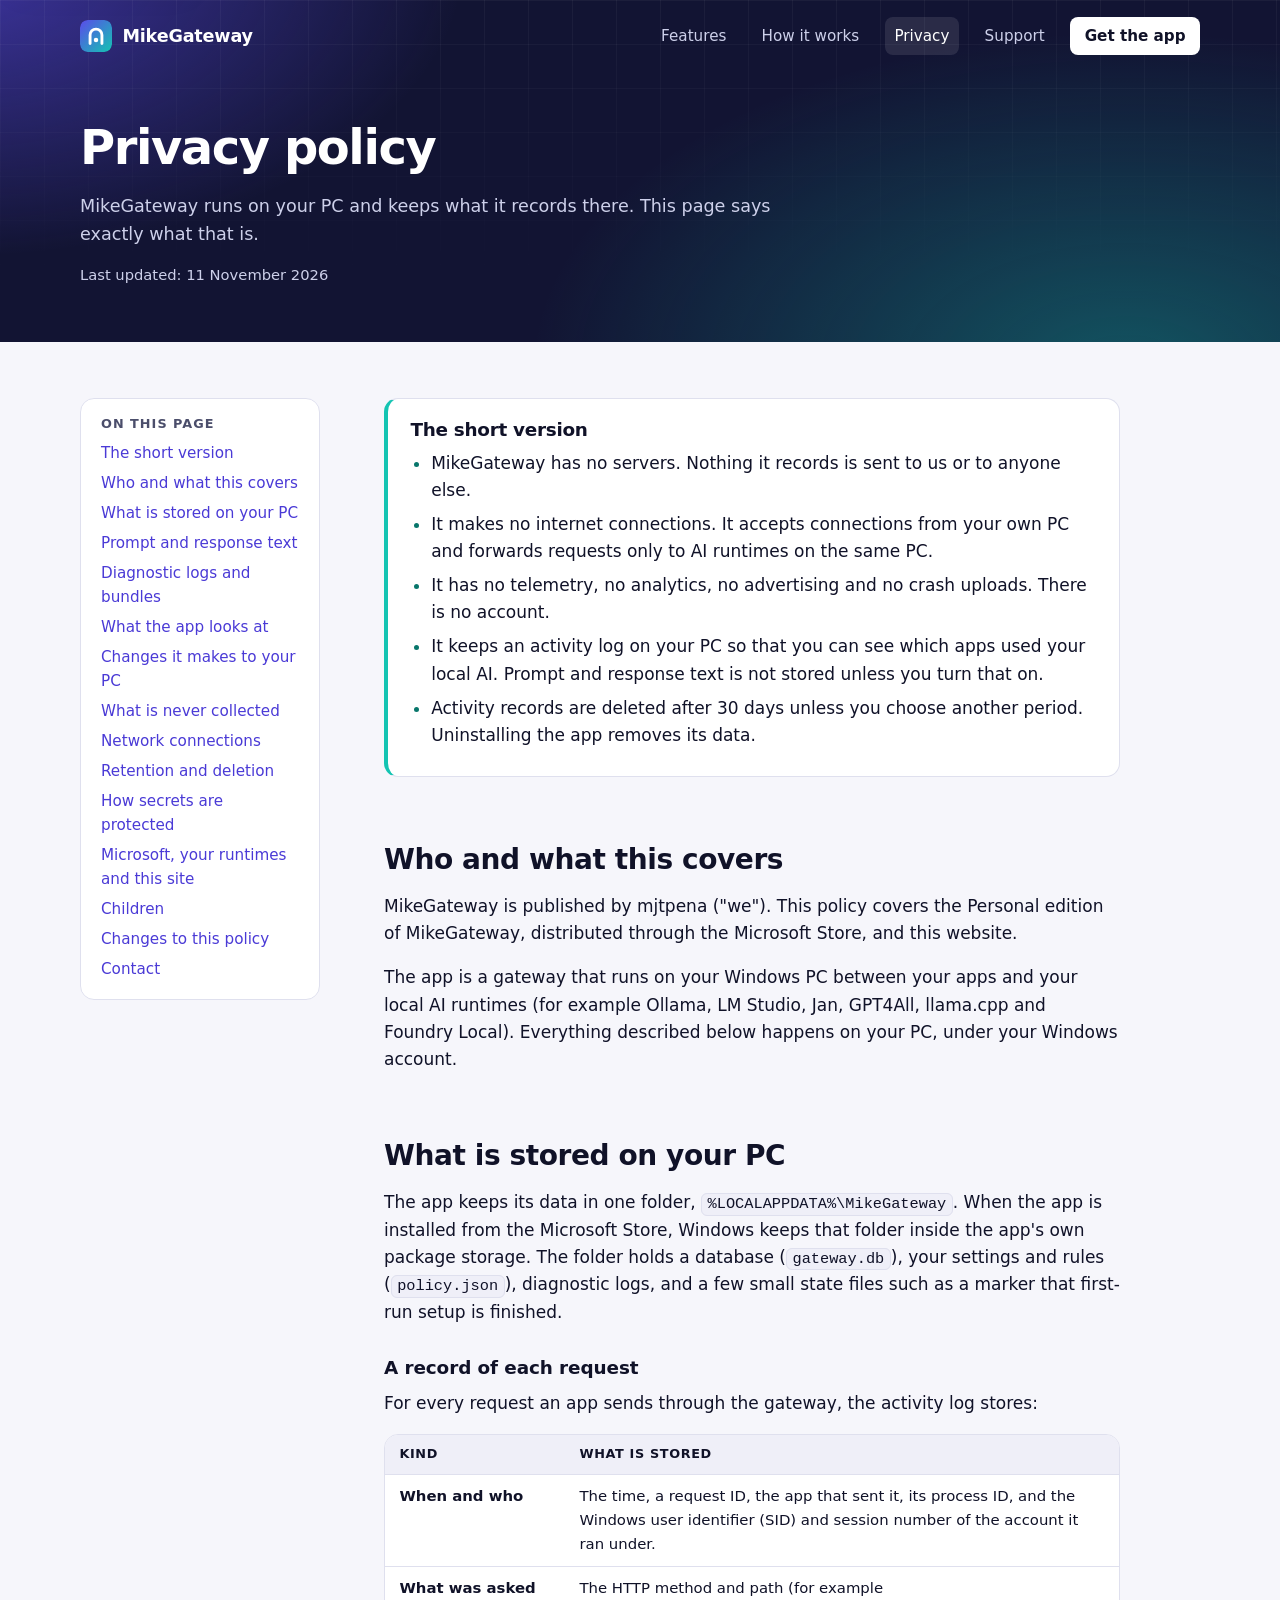
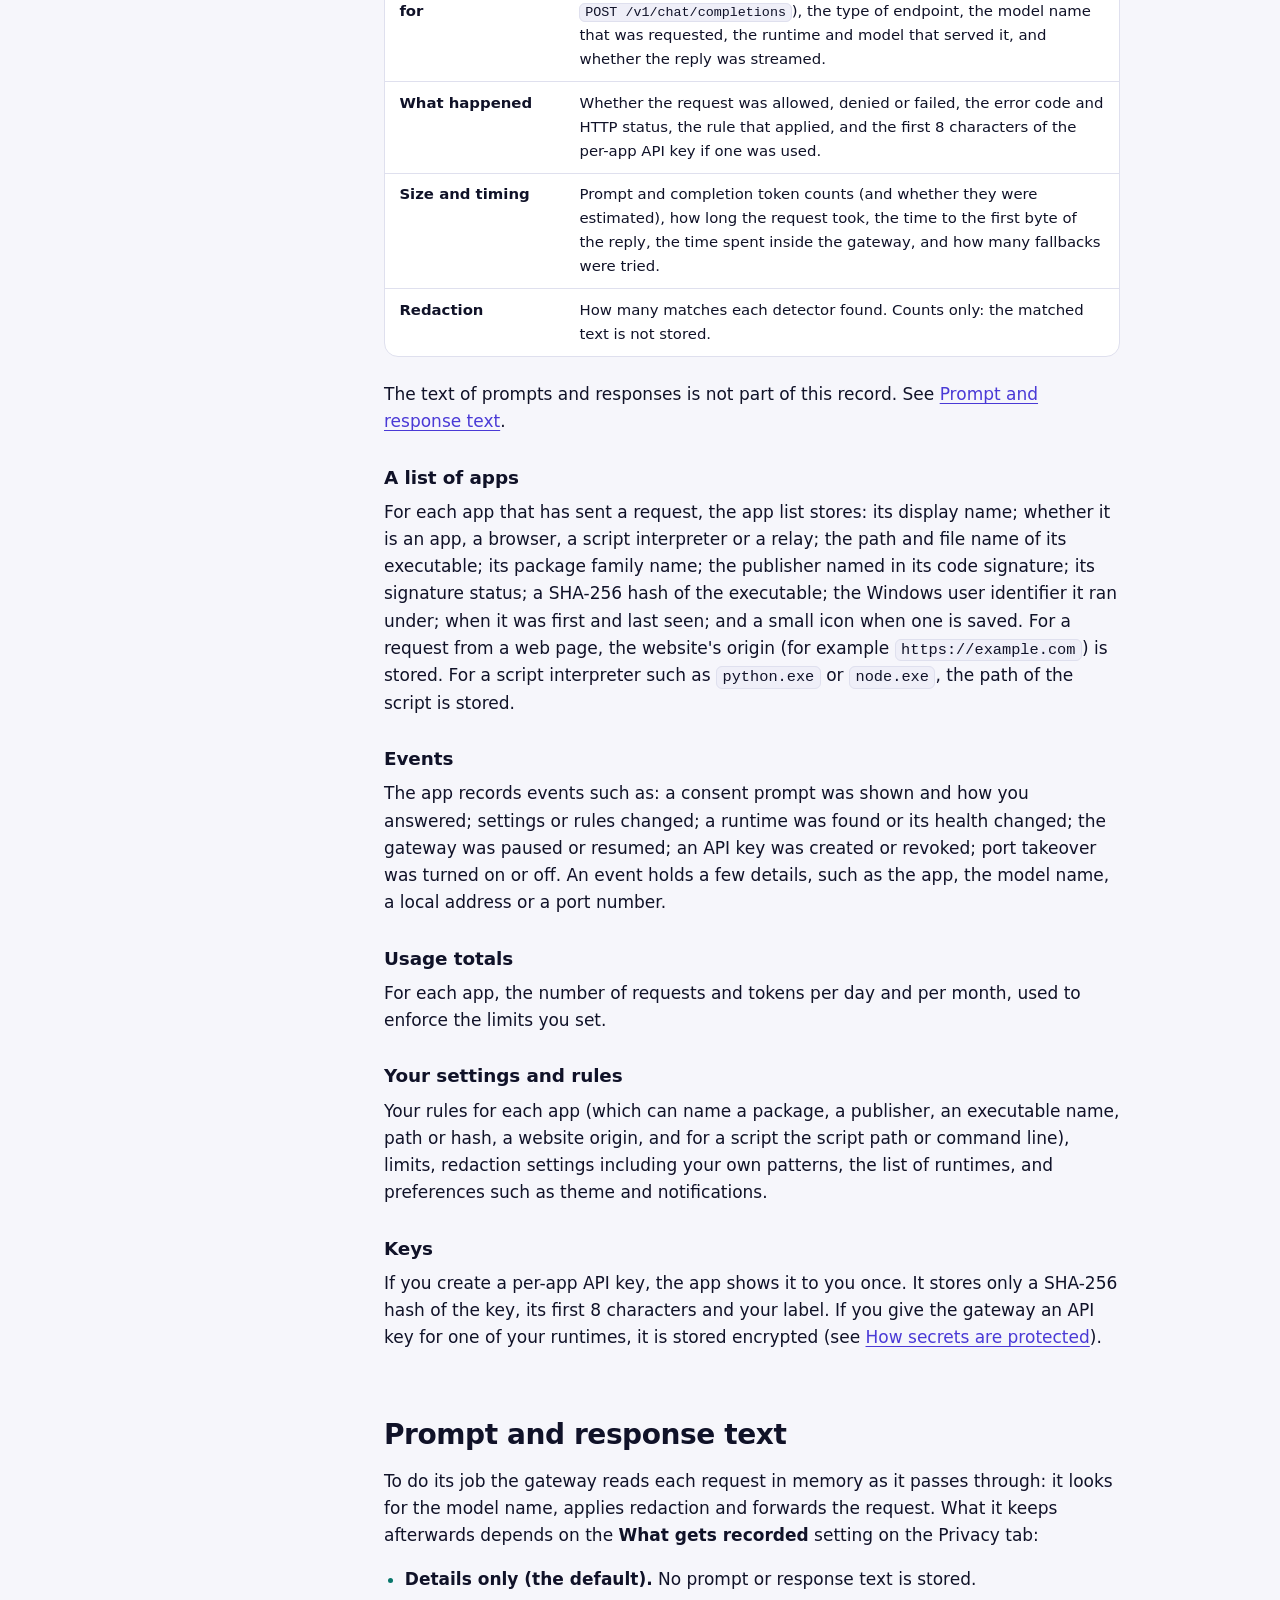
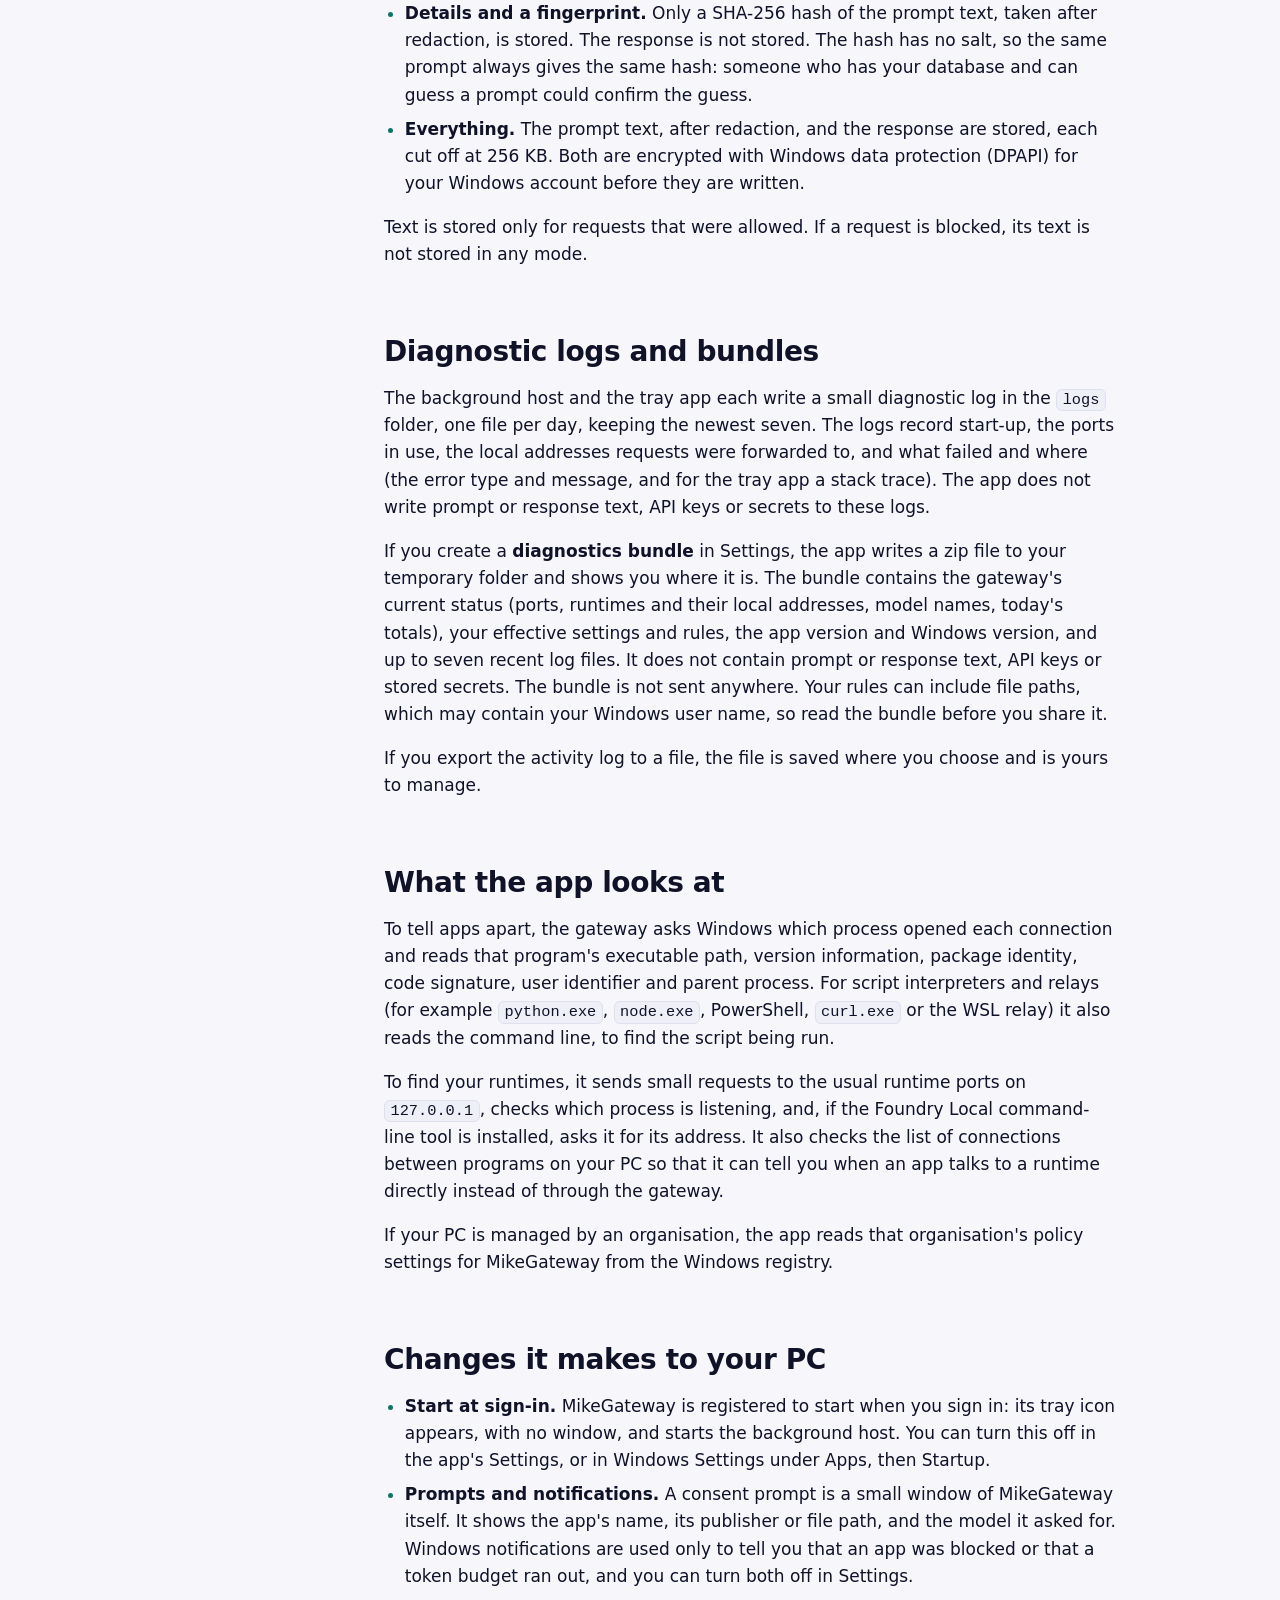
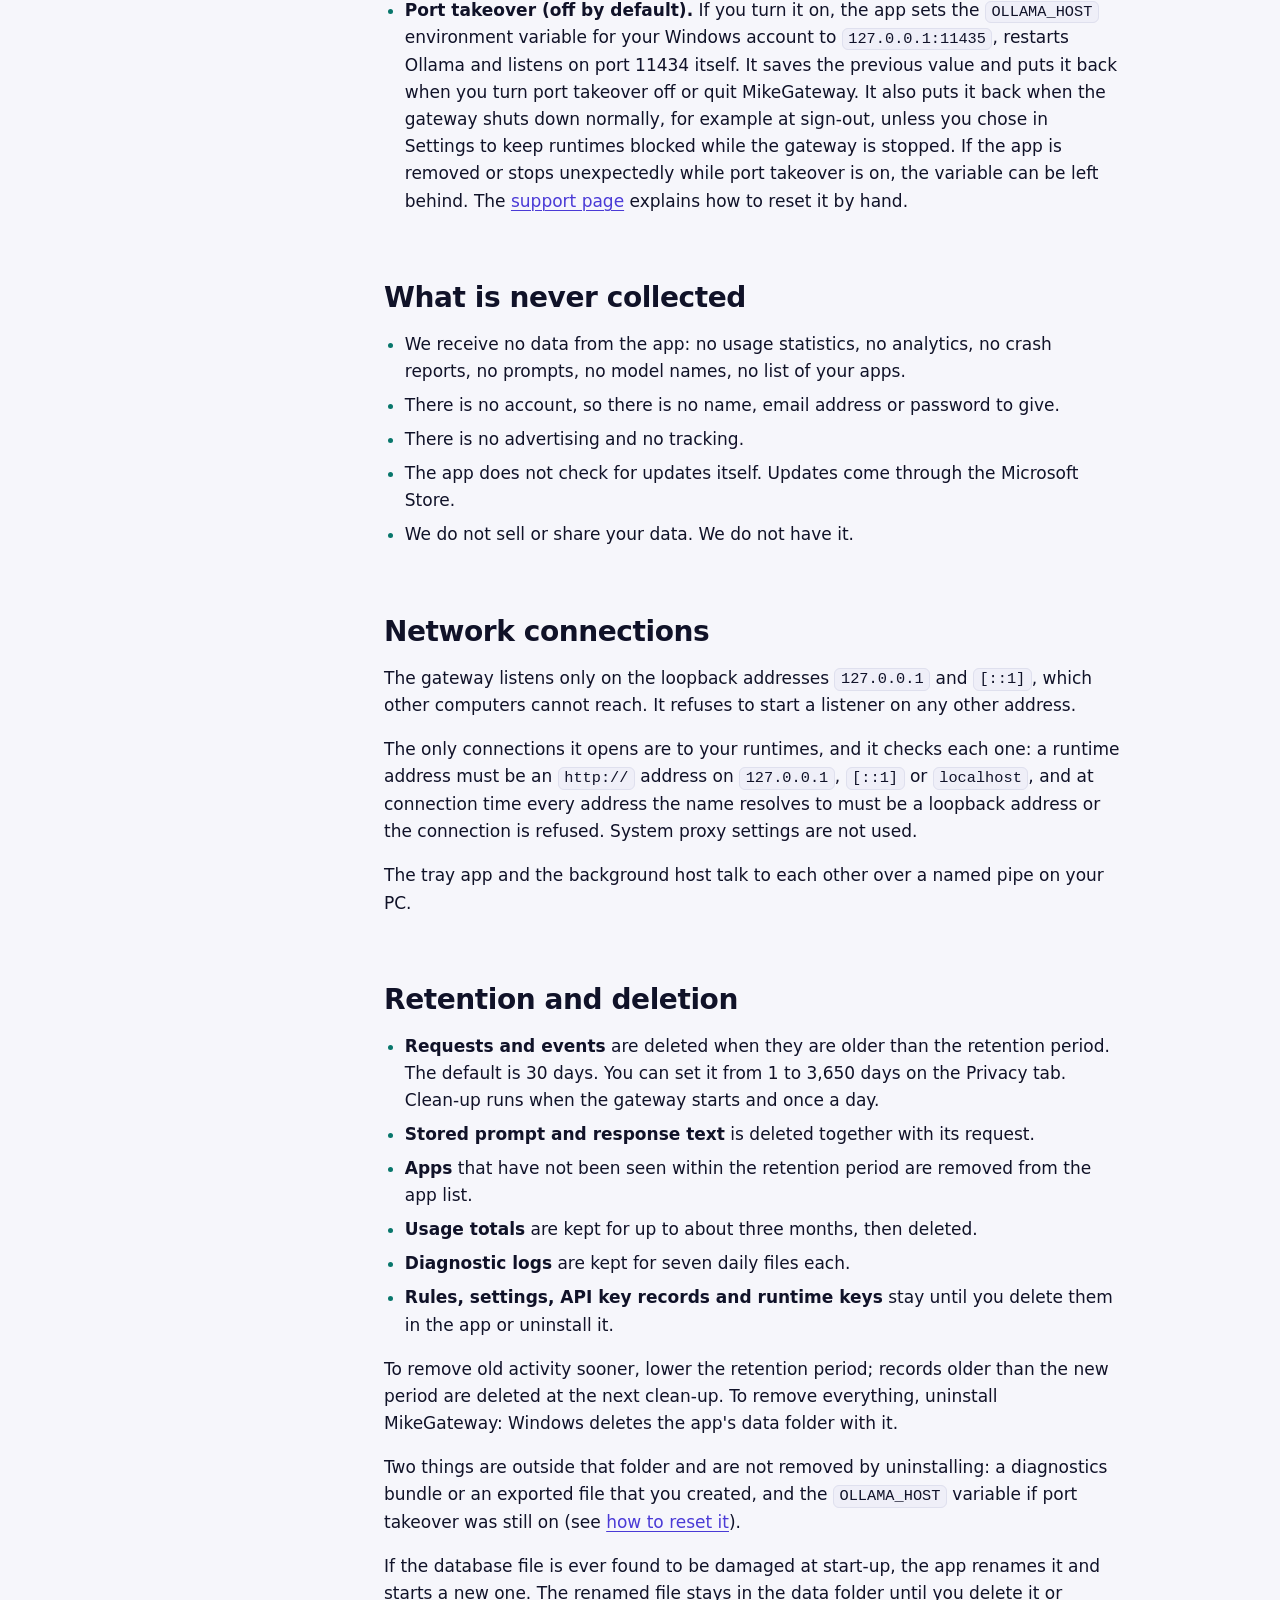
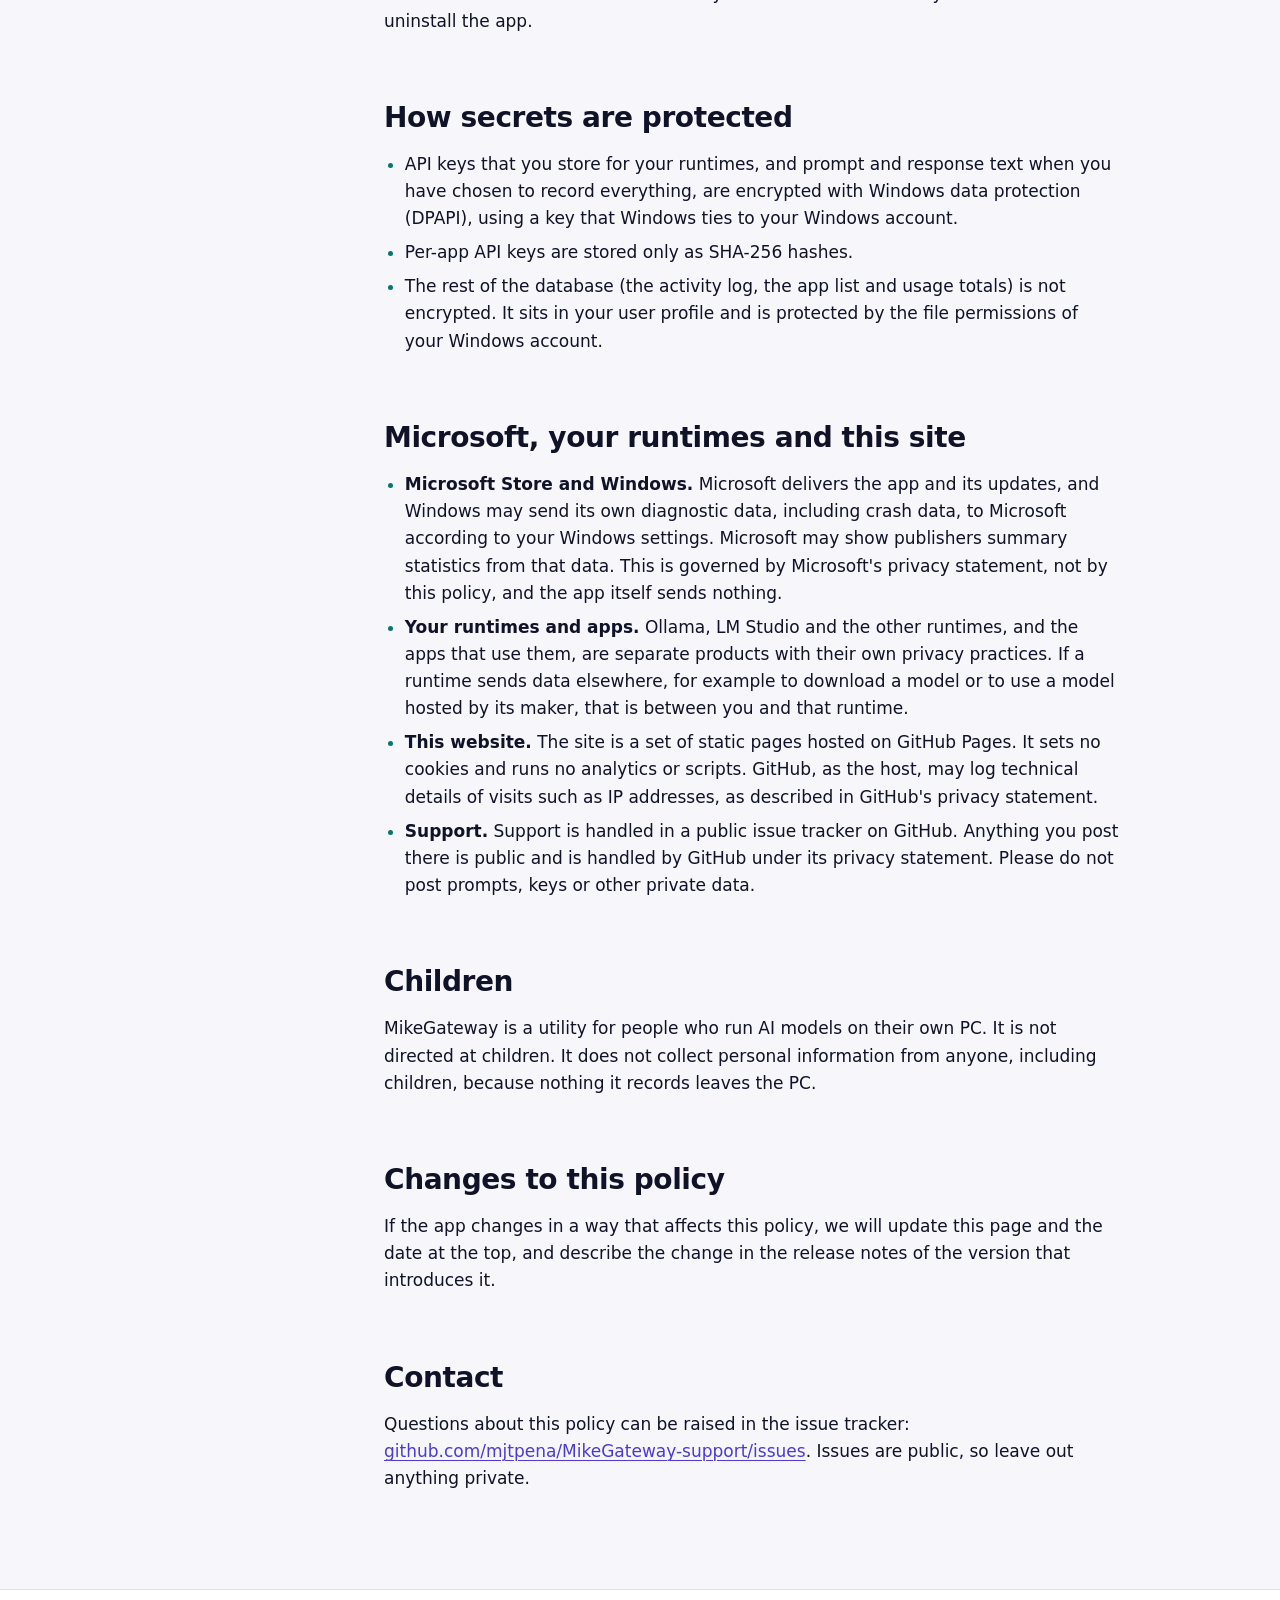
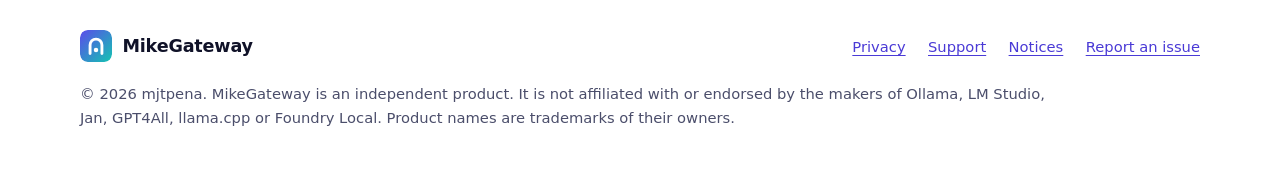
==== commit a6878bfe: "Consent prompt wording, key prefix" ====
--- a/privacy.html
+++ b/privacy.html
@@ -158,7 +158,7 @@
             <h2 id="changes-pc-title">Changes it makes to your PC</h2>
             <ul>
               <li><strong>Start at sign-in.</strong> MikeGateway is registered to start when you sign in: its tray icon appears, with no window, and starts the background host. You can turn this off in the app's Settings, or in Windows Settings under Apps, then Startup.</li>
-              <li><strong>Notifications.</strong> Consent prompts are shown as Windows notifications. A prompt shows the app's name, its publisher or file path, and the model it asked for.</li>
+              <li><strong>Prompts and notifications.</strong> A consent prompt is a small window of MikeGateway itself. It shows the app's name, its publisher or file path, and the model it asked for. Windows notifications are used only to tell you that an app was blocked or that a token budget ran out, and you can turn both off in Settings.</li>
               <li><strong>Port takeover (off by default).</strong> If you turn it on, the app sets the <code>OLLAMA_HOST</code> environment variable for your Windows account to <code>127.0.0.1:11435</code>, restarts Ollama and listens on port 11434 itself. It saves the previous value and puts it back when you turn port takeover off or quit MikeGateway. It also puts it back when the gateway shuts down normally, for example at sign-out, unless you chose in Settings to keep runtimes blocked while the gateway is stopped. If the app is removed or stops unexpectedly while port takeover is on, the variable can be left behind. The <a href="support.html#undo-port-takeover">support page</a> explains how to reset it by hand.</li>
             </ul>
           </section>
